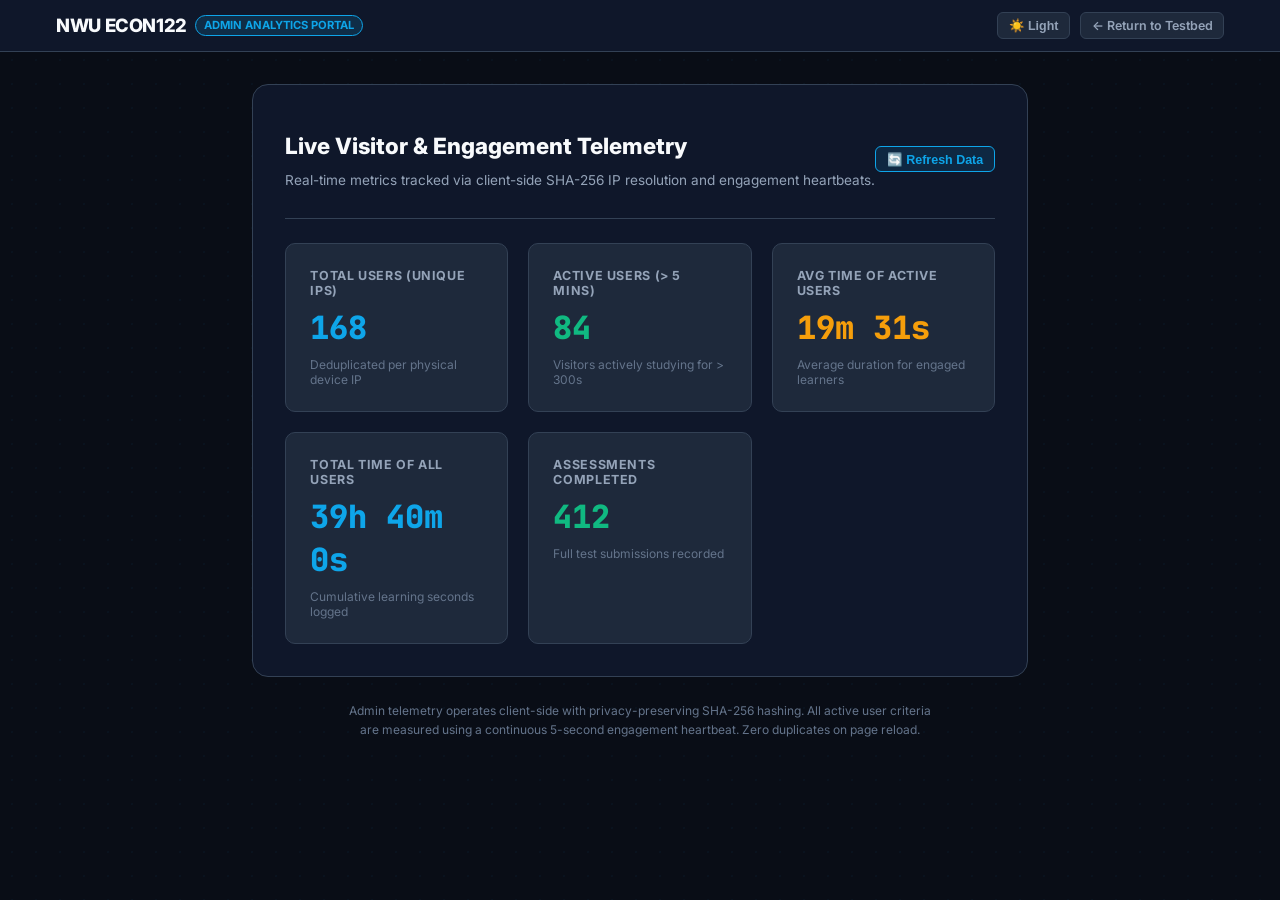
==== admin.html @ b8aa2d74 "Feature Complete: Zero-overflow mobile responsiveness, Executive Summary suite, Admin Analytics Dash" ====
<!DOCTYPE html>
<html lang="en" data-theme="dark">
<head>
  <meta charset="UTF-8">
  <meta name="viewport" content="width=device-width, initial-scale=1.0, maximum-scale=1.0">
  <title>Project Axiom • Administrator Telemetry Dashboard</title>
  
  <link rel="preconnect" href="https://fonts.googleapis.com">
  <link rel="preconnect" href="https://fonts.gstatic.com" crossorigin>
  <link href="https://fonts.googleapis.com/css2?family=Inter:wght@400;500;600;700;800&family=JetBrains+Mono:wght@500;700;800&display=swap" rel="stylesheet">
  <link rel="stylesheet" href="css/axiom.css">

  <style>
    .admin-wrapper {
      max-width: 960px;
      margin: 2rem auto;
      padding: 0 1rem;
    }
    .admin-card {
      background: var(--bg-surface);
      border: 1px solid var(--border-subtle);
      border-radius: var(--radius-lg);
      padding: 2rem;
      margin-bottom: 1.5rem;
    }
    .stats-grid {
      display: grid;
      grid-template-columns: repeat(auto-fit, minmax(220px, 1fr));
      gap: 1.25rem;
      margin-top: 1.5rem;
    }
    .stat-box {
      background: var(--bg-card);
      border: 1px solid var(--border-subtle);
      border-radius: var(--radius-md);
      padding: 1.5rem;
      display: flex;
      flex-direction: column;
      gap: 0.5rem;
    }
    .stat-label {
      font-size: 0.78rem;
      font-weight: 700;
      color: var(--text-muted);
      text-transform: uppercase;
      letter-spacing: 0.05em;
    }
    .stat-val {
      font-family: var(--font-mono);
      font-size: 2rem;
      font-weight: 800;
      color: var(--accent-cyan);
    }
    .stat-val.emerald { color: var(--accent-emerald); }
    .stat-val.amber { color: var(--accent-amber); }
    .stat-sub {
      font-size: 0.75rem;
      color: var(--text-faint);
    }
  </style>
</head>
<body>

  <header>
    <div class="header-bar">
      <div class="brand-group">
        <a href="index.html" style="text-decoration: none; color: inherit; display: flex; align-items: center; gap: 0.5rem;">
          <span class="brand-name">NWU ECON122</span>
          <span class="exam-tag">Admin Analytics Portal</span>
        </a>
      </div>
      <div class="stats-group">
        <button class="theme-toggle-btn" id="themeToggleBtn">🌓 Theme</button>
        <a href="index.html" class="mode-toggle-btn" style="text-decoration: none;">← Return to Testbed</a>
      </div>
    </div>
  </header>

  <main class="admin-wrapper">
    <div class="admin-card">
      <div style="display: flex; justify-content: space-between; align-items: center; border-bottom: 1px solid var(--border-subtle); padding-bottom: 1rem;">
        <div>
          <h1 style="font-size: 1.4rem; font-weight: 800; margin-bottom: 0.25rem;">Live Visitor & Engagement Telemetry</h1>
          <p style="font-size: 0.85rem; color: var(--text-muted);">Real-time metrics tracked via client-side SHA-256 IP resolution and engagement heartbeats.</p>
        </div>
        <button class="icon-action-btn" id="refreshBtn">🔄 Refresh Data</button>
      </div>

      <div class="stats-grid">
        <!-- Metric 1: Total Users / Unique IPs -->
        <div class="stat-box">
          <span class="stat-label">Total Users (Unique IPs)</span>
          <span class="stat-val" id="totalUsersVal">--</span>
          <span class="stat-sub">Deduplicated per physical device IP</span>
        </div>

        <!-- Metric 2: Active Users (> 5 mins) -->
        <div class="stat-box">
          <span class="stat-label">Active Users (> 5 Mins)</span>
          <span class="stat-val emerald" id="activeUsersVal">--</span>
          <span class="stat-sub">Visitors actively studying for &gt; 300s</span>
        </div>

        <!-- Metric 3: Average Time Spent by Active Users -->
        <div class="stat-box">
          <span class="stat-label">Avg Time of Active Users</span>
          <span class="stat-val amber" id="avgActiveTimeVal">--</span>
          <span class="stat-sub">Average duration for engaged learners</span>
        </div>

        <!-- Metric 4: Total Cumulative Time of All Users -->
        <div class="stat-box">
          <span class="stat-label">Total Time of All Users</span>
          <span class="stat-val" id="totalTimeVal">--</span>
          <span class="stat-sub">Cumulative learning seconds logged</span>
        </div>

        <!-- Metric 5: Total Assessments Completed -->
        <div class="stat-box">
          <span class="stat-label">Assessments Completed</span>
          <span class="stat-val emerald" id="totalAssessmentsVal">--</span>
          <span class="stat-sub">Full test submissions recorded</span>
        </div>
      </div>
    </div>

    <!-- Methodology Notice -->
    <div style="font-size: 0.75rem; color: var(--text-faint); line-height: 1.6; text-align: center; max-width: 600px; margin: 0 auto;">
      Admin telemetry operates client-side with privacy-preserving SHA-256 hashing. All active user criteria are measured using a continuous 5-second engagement heartbeat. Zero duplicates on page reload.
    </div>
  </main>

  <script src="js/telemetry.js"></script>
  <script>
    function formatTime(seconds) {
      const h = Math.floor(seconds / 3600);
      const m = Math.floor((seconds % 3600) / 60);
      const s = seconds % 60;
      if (h > 0) return `${h}h ${m}m ${s}s`;
      return `${m}m ${s}s`;
    }

    function updateDashboard() {
      if (!window.AxiomTelemetry) return;
      const m = window.AxiomTelemetry.getAdminMetrics();
      
      document.getElementById('totalUsersVal').textContent = m.totalDevices.toLocaleString();
      document.getElementById('activeUsersVal').textContent = m.activeUsers.toLocaleString();
      document.getElementById('avgActiveTimeVal').textContent = formatTime(m.averageActiveSeconds);
      document.getElementById('totalTimeVal').textContent = formatTime(m.totalTimeSeconds);
      document.getElementById('totalAssessmentsVal').textContent = m.totalCompleted.toLocaleString();
    }

    document.addEventListener('DOMContentLoaded', () => {
    // Theme Sync
    const themeBtn = document.getElementById('themeToggleBtn');
    const savedTheme = localStorage.getItem('axiom_theme') || 'dark';
    document.documentElement.setAttribute('data-theme', savedTheme);
    themeBtn.textContent = savedTheme === 'dark' ? '☀️ Light' : '🌙 Dark';

    themeBtn.addEventListener('click', () => {
      const current = document.documentElement.getAttribute('data-theme');
      const next = current === 'dark' ? 'light' : 'dark';
      document.documentElement.setAttribute('data-theme', next);
      localStorage.setItem('axiom_theme', next);
      themeBtn.textContent = next === 'dark' ? '☀️ Light' : '🌙 Dark';
    });

      setTimeout(updateDashboard, 150);
      setInterval(updateDashboard, 2000); // Live poll every 2s
      document.getElementById('refreshBtn').addEventListener('click', updateDashboard);
    });
  </script>
</body>
</html>
---- css/axiom.css ----
/* Project Axiom - Unified Responsive Theme Engine (Dark & Light)
   WCAG AA Compliant • Zero Horizontal Overflow • Fluid Scaling */

:root {
  --bg-main: #090d16;
  --bg-surface: #0f172a;
  --bg-card: #1e293b;
  --bg-card-hover: #27354a;
  --bg-subtle: #131d31;

  --border-subtle: #334155;
  --border-strong: #475569;
  --border-active: #38bdf8;

  --text-main: #f8fafc;
  --text-muted: #94a3b8;
  --text-faint: #64748b;

  --accent-cyan: #0ea5e9;
  --accent-emerald: #10b981;
  --accent-rose: #f43f5e;
  --accent-amber: #f59e0b;
  --accent-indigo: #6366f1;

  --font-sans: 'Inter', -apple-system, BlinkMacSystemFont, sans-serif;
  --font-mono: 'JetBrains Mono', Consolas, monospace;

  --radius-sm: 6px;
  --radius-md: 10px;
  --radius-lg: 16px;
}

/* Audited Light Mode Palette */
[data-theme="light"] {
  --bg-main: #f8fafc;
  --bg-surface: #ffffff;
  --bg-card: #f1f5f9;
  --bg-card-hover: #e2e8f0;
  --bg-subtle: #f8fafc;

  --border-subtle: #cbd5e1;
  --border-strong: #94a3b8;
  --border-active: #0284c7;

  --text-main: #0f172a;
  --text-muted: #475569;
  --text-faint: #64748b;

  --accent-cyan: #0284c7;
  --accent-emerald: #059669;
  --accent-rose: #e11d48;
  --accent-amber: #d97706;
  --accent-indigo: #4f46e5;
}

/* Strict Viewport Containment: Zero Horizontal Scroll */
html, body {
  width: 100%;
  max-width: 100vw;
  overflow-x: hidden;
  margin: 0;
  padding: 0;
  box-sizing: border-box;
}

*, *:before, *:after {
  box-sizing: border-box;
}

body {
  font-family: var(--font-sans);
  background-color: var(--bg-main);
  background-image: radial-gradient(rgba(14, 165, 233, 0.04) 1px, transparent 1px);
  background-size: 24px 24px;
  color: var(--text-main);
  min-height: 100vh;
  display: flex;
  flex-direction: column;
  transition: background-color 0.25s ease, color 0.25s ease;
}

/* Top Navigation Bar */
header {
  background: var(--bg-surface);
  border-bottom: 1px solid var(--border-subtle);
  position: sticky;
  top: 0;
  z-index: 40;
  width: 100%;
  max-width: 100vw;
}

.header-bar {
  max-width: 1200px;
  margin: 0 auto;
  padding: 0.75rem 1rem;
  display: flex;
  align-items: center;
  justify-content: space-between;
  gap: 0.75rem;
  flex-wrap: wrap;
}

.brand-group {
  display: flex;
  align-items: center;
  gap: 0.65rem;
}

.brand-name {
  font-weight: 800;
  font-size: 1.15rem;
  letter-spacing: -0.02em;
}

.exam-tag {
  background: rgba(14, 165, 233, 0.15);
  color: var(--accent-cyan);
  border: 1px solid var(--accent-cyan);
  font-size: 0.7rem;
  font-weight: 700;
  padding: 0.15rem 0.5rem;
  border-radius: 9999px;
  text-transform: uppercase;
}

/* View Switcher Tabs: Assessment vs Summary */
.view-tabs {
  display: flex;
  background: var(--bg-card);
  border: 1px solid var(--border-subtle);
  border-radius: var(--radius-sm);
  padding: 0.2rem;
  gap: 0.2rem;
}
.tab-btn {
  background: transparent;
  border: none;
  color: var(--text-muted);
  font-family: var(--font-sans);
  font-size: 0.8rem;
  font-weight: 700;
  padding: 0.35rem 0.75rem;
  border-radius: 4px;
  cursor: pointer;
  transition: all 0.2s;
}
.tab-btn.active {
  background: var(--accent-cyan);
  color: #ffffff;
}
[data-theme="dark"] .tab-btn.active {
  color: #000000;
}

/* Test Customization Bar */
.test-controls-bar {
  display: flex;
  align-items: center;
  gap: 0.65rem;
  flex-wrap: wrap;
}

.control-item {
  display: flex;
  align-items: center;
  gap: 0.3rem;
  font-size: 0.75rem;
  font-weight: 700;
  color: var(--text-muted);
  text-transform: uppercase;
}

.header-select {
  background: var(--bg-card);
  border: 1px solid var(--border-subtle);
  color: var(--text-main);
  font-family: var(--font-sans);
  font-size: 0.8rem;
  font-weight: 600;
  padding: 0.3rem 0.5rem;
  border-radius: var(--radius-sm);
  outline: none;
  cursor: pointer;
}

.icon-action-btn {
  background: rgba(14, 165, 233, 0.12);
  border: 1px solid var(--accent-cyan);
  color: var(--accent-cyan);
  font-size: 0.78rem;
  font-weight: 700;
  padding: 0.3rem 0.65rem;
  border-radius: var(--radius-sm);
  cursor: pointer;
  transition: all 0.2s;
}
.icon-action-btn:hover {
  background: var(--accent-cyan);
  color: #ffffff;
}

.stats-group {
  display: flex;
  align-items: center;
  gap: 0.65rem;
  flex-wrap: wrap;
}

.timer-pill {
  font-family: var(--font-mono);
  font-size: 0.85rem;
  font-weight: 700;
  background: rgba(244, 63, 94, 0.12);
  color: var(--accent-rose);
  border: 1px solid rgba(244, 63, 94, 0.3);
  padding: 0.3rem 0.75rem;
  border-radius: var(--radius-sm);
  display: flex;
  align-items: center;
  gap: 0.35rem;
}

.mode-toggle-btn, .theme-toggle-btn {
  background: var(--bg-card);
  border: 1px solid var(--border-subtle);
  color: var(--text-muted);
  font-size: 0.78rem;
  font-weight: 600;
  padding: 0.3rem 0.65rem;
  border-radius: var(--radius-sm);
  cursor: pointer;
  transition: all 0.2s;
}
.mode-toggle-btn:hover, .theme-toggle-btn:hover {
  color: var(--text-main);
  border-color: var(--border-active);
}

/* Main Layout Grid */
.main-wrapper {
  max-width: 1200px;
  margin: 0 auto;
  padding: 1.25rem 1rem 3rem;
  width: 100%;
  display: grid;
  grid-template-columns: 280px minmax(0, 1fr);
  gap: 1.25rem;
  flex: 1;
}

/* Sidebar Palette */
.sidebar-panel {
  background: var(--bg-surface);
  border: 1px solid var(--border-subtle);
  border-radius: var(--radius-lg);
  padding: 1.25rem;
  height: fit-content;
  position: sticky;
  top: 75px;
}

.sidebar-title {
  font-size: 0.82rem;
  font-weight: 700;
  color: var(--text-muted);
  text-transform: uppercase;
  margin-bottom: 0.75rem;
  display: flex;
  justify-content: space-between;
}

.question-grid {
  display: grid;
  grid-template-columns: repeat(5, 1fr);
  gap: 0.35rem;
  margin-bottom: 1.25rem;
  max-height: 480px;
  overflow-y: auto;
  padding-right: 0.25rem;
}

.q-box {
  aspect-ratio: 1;
  background: var(--bg-card);
  border: 1px solid var(--border-subtle);
  border-radius: var(--radius-sm);
  display: flex;
  align-items: center;
  justify-content: center;
  font-family: var(--font-mono);
  font-size: 0.82rem;
  font-weight: 700;
  color: var(--text-muted);
  cursor: pointer;
  transition: all 0.15s;
}
.q-box:hover {
  border-color: var(--border-active);
  color: var(--text-main);
}
.q-box.active {
  background: var(--accent-cyan);
  color: #ffffff;
  border-color: var(--accent-cyan);
}
[data-theme="dark"] .q-box.active {
  color: #000000;
}
.q-box.answered {
  background: rgba(16, 185, 129, 0.15);
  border-color: var(--accent-emerald);
  color: var(--accent-emerald);
}
.q-box.flagged {
  border-color: var(--accent-amber);
  color: var(--accent-amber);
}

.action-btn-block {
  display: flex;
  flex-direction: column;
  gap: 0.5rem;
}

.primary-btn {
  background: var(--accent-cyan);
  color: #ffffff;
  border: none;
  border-radius: var(--radius-sm);
  font-weight: 700;
  font-size: 0.85rem;
  padding: 0.65rem 1rem;
  cursor: pointer;
  transition: opacity 0.2s;
  text-align: center;
}
[data-theme="dark"] .primary-btn {
  color: #040914;
}
.primary-btn:hover { opacity: 0.9; }

.secondary-btn {
  background: transparent;
  color: var(--text-muted);
  border: 1px solid var(--border-subtle);
  border-radius: var(--radius-sm);
  font-weight: 600;
  font-size: 0.85rem;
  padding: 0.6rem 1rem;
  cursor: pointer;
  transition: all 0.2s;
}
.secondary-btn:hover {
  border-color: var(--text-main);
  color: var(--text-main);
}

/* Question Content Panel */
.content-panel {
  display: flex;
  flex-direction: column;
  gap: 1.25rem;
  min-width: 0;
}

.question-card {
  background: var(--bg-surface);
  border: 1px solid var(--border-subtle);
  border-radius: var(--radius-lg);
  padding: 1.5rem;
  position: relative;
  min-width: 0;
}

.q-header-row {
  display: flex;
  align-items: center;
  justify-content: space-between;
  border-bottom: 1px solid var(--border-subtle);
  padding-bottom: 0.75rem;
  margin-bottom: 1.25rem;
  flex-wrap: wrap;
  gap: 0.5rem;
}

.q-num-label {
  font-size: 1.1rem;
  font-weight: 800;
  letter-spacing: -0.01em;
}

.q-marks-label {
  font-size: 0.78rem;
  font-family: var(--font-mono);
  color: var(--text-muted);
}

.flag-btn {
  background: transparent;
  border: 1px solid var(--border-subtle);
  color: var(--text-muted);
  font-size: 0.75rem;
  font-weight: 600;
  padding: 0.25rem 0.6rem;
  border-radius: var(--radius-sm);
  cursor: pointer;
}
.flag-btn.active {
  border-color: var(--accent-amber);
  color: var(--accent-amber);
  background: rgba(245, 158, 11, 0.1);
}

.stem-text-en {
  font-size: 1.02rem;
  font-weight: 600;
  line-height: 1.6;
  margin-bottom: 0.4rem;
  word-break: break-word;
}

.stem-text-af {
  font-size: 0.9rem;
  font-style: italic;
  color: var(--text-muted);
  line-height: 1.55;
  margin-bottom: 1.25rem;
  word-break: break-word;
}

/* MCQ Options Stack */
.options-stack {
  display: flex;
  flex-direction: column;
  gap: 0.65rem;
}

.option-row {
  background: var(--bg-card);
  border: 1px solid var(--border-subtle);
  border-radius: var(--radius-md);
  padding: 0.85rem 1rem;
  cursor: pointer;
  transition: all 0.15s ease;
  display: flex;
  align-items: flex-start;
  gap: 0.75rem;
  min-width: 0;
}
.option-row:hover {
  background: var(--bg-card-hover);
  border-color: var(--border-strong);
}
.option-row.selected {
  border-color: var(--accent-cyan);
  background: rgba(14, 165, 233, 0.08);
}

.option-key {
  width: 26px;
  height: 26px;
  border-radius: 50%;
  border: 1.5px solid var(--border-strong);
  display: flex;
  align-items: center;
  justify-content: center;
  font-family: var(--font-mono);
  font-size: 0.8rem;
  font-weight: 700;
  color: var(--text-muted);
  flex-shrink: 0;
}
.option-row.selected .option-key {
  border-color: var(--accent-cyan);
  background: var(--accent-cyan);
  color: #ffffff;
}
[data-theme="dark"] .option-row.selected .option-key {
  color: #000000;
}

.option-content {
  flex: 1;
  min-width: 0;
}
.option-en {
  font-size: 0.92rem;
  font-weight: 500;
  margin-bottom: 0.15rem;
  word-break: break-word;
}
.option-af {
  font-size: 0.84rem;
  font-style: italic;
  color: var(--text-muted);
  word-break: break-word;
}

/* Calculation Input */
.calc-input-block {
  background: var(--bg-card);
  border: 1px solid var(--border-subtle);
  border-radius: var(--radius-md);
  padding: 1.15rem;
  margin-top: 1rem;
}
.calc-field {
  width: 100%;
  max-width: 320px;
  background: var(--bg-surface);
  border: 1.5px solid var(--border-strong);
  border-radius: var(--radius-sm);
  color: var(--text-main);
  font-family: var(--font-mono);
  font-size: 1.05rem;
  font-weight: 700;
  padding: 0.6rem 0.8rem;
  outline: none;
}
.calc-field:focus { border-color: var(--accent-cyan); }

/* Canvas Container */
.canvas-wrapper {
  background: var(--bg-card);
  border: 1px solid var(--border-subtle);
  border-radius: var(--radius-md);
  padding: 1rem;
  margin-top: 1rem;
  width: 100%;
  max-width: 100%;
  overflow: hidden;
}
.canvas-toolbar {
  display: flex;
  flex-wrap: wrap;
  gap: 0.35rem;
  margin-bottom: 0.75rem;
}
.tool-btn {
  background: var(--bg-surface);
  border: 1px solid var(--border-subtle);
  color: var(--text-muted);
  font-size: 0.72rem;
  font-weight: 600;
  padding: 0.35rem 0.6rem;
  border-radius: var(--radius-sm);
  cursor: pointer;
}
.tool-btn.active {
  background: var(--accent-cyan);
  color: #ffffff;
  border-color: var(--accent-cyan);
}
[data-theme="dark"] .tool-btn.active {
  color: #000000;
}
#graphCanvas {
  width: 100%;
  max-width: 100%;
  height: auto;
  aspect-ratio: 16 / 9;
  border: 1px solid var(--border-strong);
  border-radius: var(--radius-sm);
  display: block;
  margin: 0 auto;
  touch-action: none;
}

/* Feedback Box */
.feedback-box {
  background: var(--bg-subtle);
  border-left: 4px solid var(--accent-cyan);
  border-radius: 0 var(--radius-md) var(--radius-md) 0;
  padding: 1.25rem;
  margin-top: 1.25rem;
}
.feedback-box.correct { border-left-color: var(--accent-emerald); }
.feedback-box.incorrect { border-left-color: var(--accent-rose); }
.fb-heading {
  font-size: 0.9rem;
  font-weight: 800;
  text-transform: uppercase;
  margin-bottom: 0.5rem;
}
.fb-derivation {
  font-size: 0.9rem;
  line-height: 1.6;
  color: var(--text-muted);
}

/* Executive Summary View Styles */
#summaryView {
  width: 100%;
  max-width: 1100px;
  margin: 0 auto;
  display: none;
}
.summary-container {
  display: flex;
  flex-direction: column;
  gap: 2rem;
}
.unit-summary-card {
  background: var(--bg-surface);
  border: 1px solid var(--border-subtle);
  border-radius: var(--radius-lg);
  padding: 2rem;
}
.unit-header {
  border-bottom: 2px solid var(--accent-cyan);
  padding-bottom: 0.75rem;
  margin-bottom: 1.5rem;
  display: flex;
  align-items: center;
  justify-content: space-between;
}
.unit-title {
  font-size: 1.35rem;
  font-weight: 800;
}
.concept-grid {
  display: grid;
  grid-template-columns: repeat(auto-fit, minmax(280px, 1fr));
  gap: 1.25rem;
}
.concept-box {
  background: var(--bg-card);
  border: 1px solid var(--border-subtle);
  border-radius: var(--radius-md);
  padding: 1.25rem;
}
.concept-title {
  font-size: 0.95rem;
  font-weight: 700;
  color: var(--accent-cyan);
  margin-bottom: 0.5rem;
  display: flex;
  align-items: center;
  gap: 0.4rem;
}
.concept-body {
  font-size: 0.88rem;
  line-height: 1.6;
  color: var(--text-muted);
}
.equation-highlight {
  background: var(--bg-surface);
  border-left: 3px solid var(--accent-emerald);
  padding: 0.5rem 0.85rem;
  margin: 0.65rem 0;
  font-family: var(--font-mono);
  font-size: 0.85rem;
  color: var(--accent-emerald);
}

/* Footer */
footer {
  margin-top: auto;
  border-top: 1px solid var(--border-subtle);
  padding: 2rem 1rem 1.5rem;
  text-align: center;
  width: 100%;
}
.credits-block {
  color: rgba(148, 163, 184, 0.28);
  font-size: 0.68rem;
  line-height: 1.6;
  max-width: 700px;
  margin: 0 auto;
}

/* ==========================================================================
   MOBILE RESPONSIVE BREAKPOINTS (Audited for Phones, Tablets, Desktops)
   ========================================================================== */
@media (max-width: 880px) {
  .header-bar {
    flex-direction: column;
    align-items: stretch;
    gap: 0.6rem;
    padding: 0.65rem 0.85rem;
  }
  .brand-group {
    justify-content: space-between;
    width: 100%;
  }
  .view-tabs {
    width: 100%;
    justify-content: center;
  }
  .tab-btn {
    flex: 1;
    text-align: center;
  }
  .test-controls-bar {
    width: 100%;
    justify-content: space-between;
    gap: 0.4rem;
  }
  .control-item {
    font-size: 0.72rem;
  }
  .header-select {
    font-size: 0.75rem;
    padding: 0.25rem 0.4rem;
  }
  .stats-group {
    width: 100%;
    justify-content: space-between;
  }

  .main-wrapper {
    grid-template-columns: 1fr;
    padding: 0.85rem 0.75rem 2.5rem;
    gap: 1rem;
  }
  .sidebar-panel {
    position: static;
    padding: 1rem;
  }
  .question-grid {
    grid-template-columns: repeat(8, 1fr);
    max-height: 180px;
    gap: 0.3rem;
  }
  .question-card {
    padding: 1.15rem 0.85rem;
  }
  .unit-summary-card {
    padding: 1.25rem 1rem;
  }
}

@media (max-width: 480px) {
  .question-grid {
    grid-template-columns: repeat(6, 1fr);
  }
  .stem-text-en {
    font-size: 0.95rem;
  }
  .stem-text-af {
    font-size: 0.85rem;
  }
  .option-row {
    padding: 0.75rem 0.75rem;
    gap: 0.5rem;
  }
  .option-en {
    font-size: 0.88rem;
  }
  .option-af {
    font-size: 0.8rem;
  }
  .calc-field {
    max-width: 100%;
  }
}
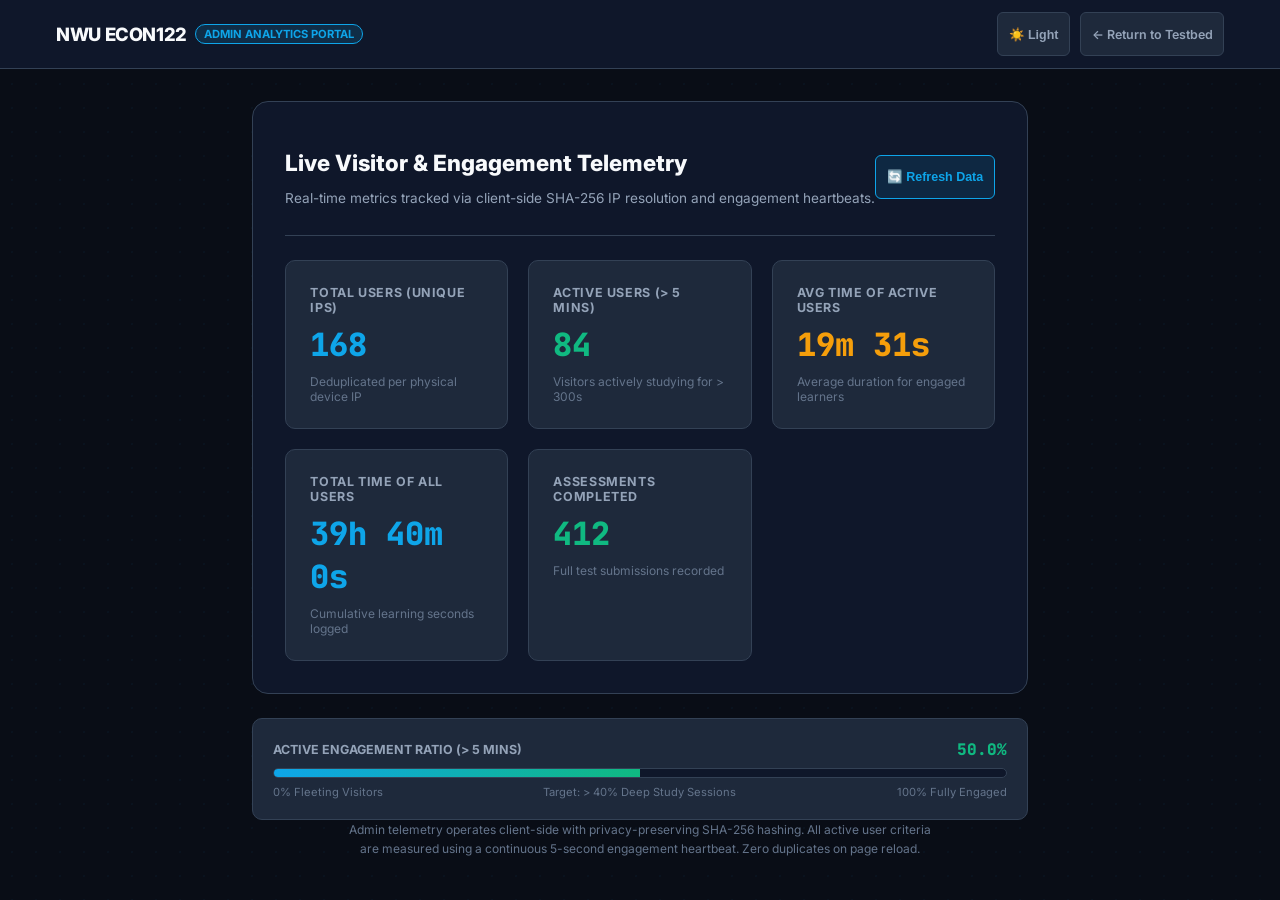
==== commit aea3064e: "Publication Release: WCAG 44px tap targets, collapsible mobile navigator, 3 interactive SVG macroeco" ====
--- a/admin.html
+++ b/admin.html
@@ -124,6 +124,23 @@
       </div>
     </div>
 
+    
+      <!-- Active Engagement Ratio Gauge -->
+      <div style="background: var(--bg-card); border: 1px solid var(--border-subtle); border-radius: var(--radius-md); padding: 1.25rem; margin-top: 1.25rem;">
+        <div style="display: flex; justify-content: space-between; align-items: center; margin-bottom: 0.5rem;">
+          <span style="font-size: 0.78rem; font-weight: 700; color: var(--text-muted); text-transform: uppercase;">Active Engagement Ratio (> 5 Mins)</span>
+          <span id="engagementPct" style="font-family: var(--font-mono); font-weight: 800; color: var(--accent-emerald);">50.0%</span>
+        </div>
+        <div style="width: 100%; height: 10px; background: var(--bg-surface); border-radius: 9999px; overflow: hidden; border: 1px solid var(--border-subtle);">
+          <div id="engagementBar" style="width: 50%; height: 100%; background: linear-gradient(90deg, var(--accent-cyan), var(--accent-emerald)); transition: width 0.4s ease;"></div>
+        </div>
+        <div style="display: flex; justify-content: space-between; font-size: 0.7rem; color: var(--text-faint); margin-top: 0.4rem;">
+          <span>0% Fleeting Visitors</span>
+          <span>Target: &gt; 40% Deep Study Sessions</span>
+          <span>100% Fully Engaged</span>
+        </div>
+      </div>
+
     <!-- Methodology Notice -->
     <div style="font-size: 0.75rem; color: var(--text-faint); line-height: 1.6; text-align: center; max-width: 600px; margin: 0 auto;">
       Admin telemetry operates client-side with privacy-preserving SHA-256 hashing. All active user criteria are measured using a continuous 5-second engagement heartbeat. Zero duplicates on page reload.
--- a/css/axiom.css
+++ b/css/axiom.css
@@ -755,3 +755,151 @@
     max-width: 100%;
   }
 }
+
+
+/* WCAG 44x44px Tap Target Accessibility Enforcement */
+.q-box {
+  min-width: 44px;
+  min-height: 44px;
+}
+.tool-btn, .flag-btn, .mode-toggle-btn, .theme-toggle-btn, .tab-btn, .header-select, .icon-action-btn {
+  min-height: 44px;
+  display: inline-flex;
+  align-items: center;
+  justify-content: center;
+}
+
+/* Collapsible Question Palette for Mobile Ergonomics */
+.palette-toggle-bar {
+  display: none;
+  background: var(--bg-card);
+  border: 1px solid var(--border-subtle);
+  border-radius: var(--radius-sm);
+  padding: 0.65rem 0.85rem;
+  font-size: 0.82rem;
+  font-weight: 700;
+  color: var(--text-main);
+  cursor: pointer;
+  margin-bottom: 0.75rem;
+  justify-content: space-between;
+  align-items: center;
+  min-height: 44px;
+}
+
+/* Interactive Glossary Terms */
+.glossary-term {
+  color: var(--accent-cyan);
+  border-bottom: 1.5px dotted var(--accent-cyan);
+  cursor: pointer;
+  font-weight: 600;
+  display: inline-flex;
+  align-items: center;
+  gap: 0.2rem;
+  transition: all 0.2s;
+}
+.glossary-term:hover {
+  background: rgba(14, 165, 233, 0.12);
+  border-bottom-style: solid;
+}
+.glossary-icon {
+  font-size: 0.75rem;
+  opacity: 0.8;
+}
+
+/* Glossary Modal Popup */
+.glossary-modal-backdrop {
+  position: fixed;
+  top: 0;
+  left: 0;
+  width: 100vw;
+  height: 100vh;
+  background: rgba(0, 0, 0, 0.65);
+  backdrop-filter: blur(4px);
+  z-index: 100;
+  display: flex;
+  align-items: center;
+  justify-content: center;
+  padding: 1rem;
+  opacity: 0;
+  pointer-events: none;
+  transition: opacity 0.2s ease;
+}
+.glossary-modal-backdrop.open {
+  opacity: 1;
+  pointer-events: auto;
+}
+.glossary-card {
+  background: var(--bg-surface);
+  border: 1.5px solid var(--accent-cyan);
+  border-radius: var(--radius-lg);
+  max-width: 480px;
+  width: 100%;
+  padding: 1.5rem;
+  box-shadow: 0 20px 40px rgba(0, 0, 0, 0.5);
+  transform: translateY(15px);
+  transition: transform 0.2s ease;
+}
+.glossary-modal-backdrop.open .glossary-card {
+  transform: translateY(0);
+}
+.glossary-card-header {
+  display: flex;
+  justify-content: space-between;
+  align-items: center;
+  border-bottom: 1px solid var(--border-subtle);
+  padding-bottom: 0.65rem;
+  margin-bottom: 0.85rem;
+}
+.glossary-card-title {
+  font-size: 1.05rem;
+  font-weight: 800;
+  color: var(--accent-cyan);
+}
+.glossary-close-btn {
+  background: transparent;
+  border: none;
+  color: var(--text-muted);
+  font-size: 1.25rem;
+  font-weight: 700;
+  cursor: pointer;
+  padding: 0.2rem 0.5rem;
+}
+
+/* Interactive SVG Diagram Presentation Cards */
+.svg-diagram-card {
+  background: var(--bg-surface);
+  border: 1px solid var(--border-subtle);
+  border-radius: var(--radius-md);
+  padding: 1.25rem;
+  margin-top: 1rem;
+  display: flex;
+  flex-direction: column;
+  align-items: center;
+}
+.svg-diagram-title {
+  font-size: 0.85rem;
+  font-weight: 700;
+  color: var(--text-muted);
+  text-transform: uppercase;
+  letter-spacing: 0.04em;
+  margin-bottom: 0.75rem;
+  align-self: flex-start;
+}
+.svg-diagram {
+  width: 100%;
+  max-width: 480px;
+  height: auto;
+  aspect-ratio: 4 / 3;
+}
+
+@media (max-width: 880px) {
+  .palette-toggle-bar {
+    display: flex;
+  }
+  .sidebar-panel .question-grid {
+    display: none;
+  }
+  .sidebar-panel .question-grid.expanded {
+    display: grid;
+  }
+}
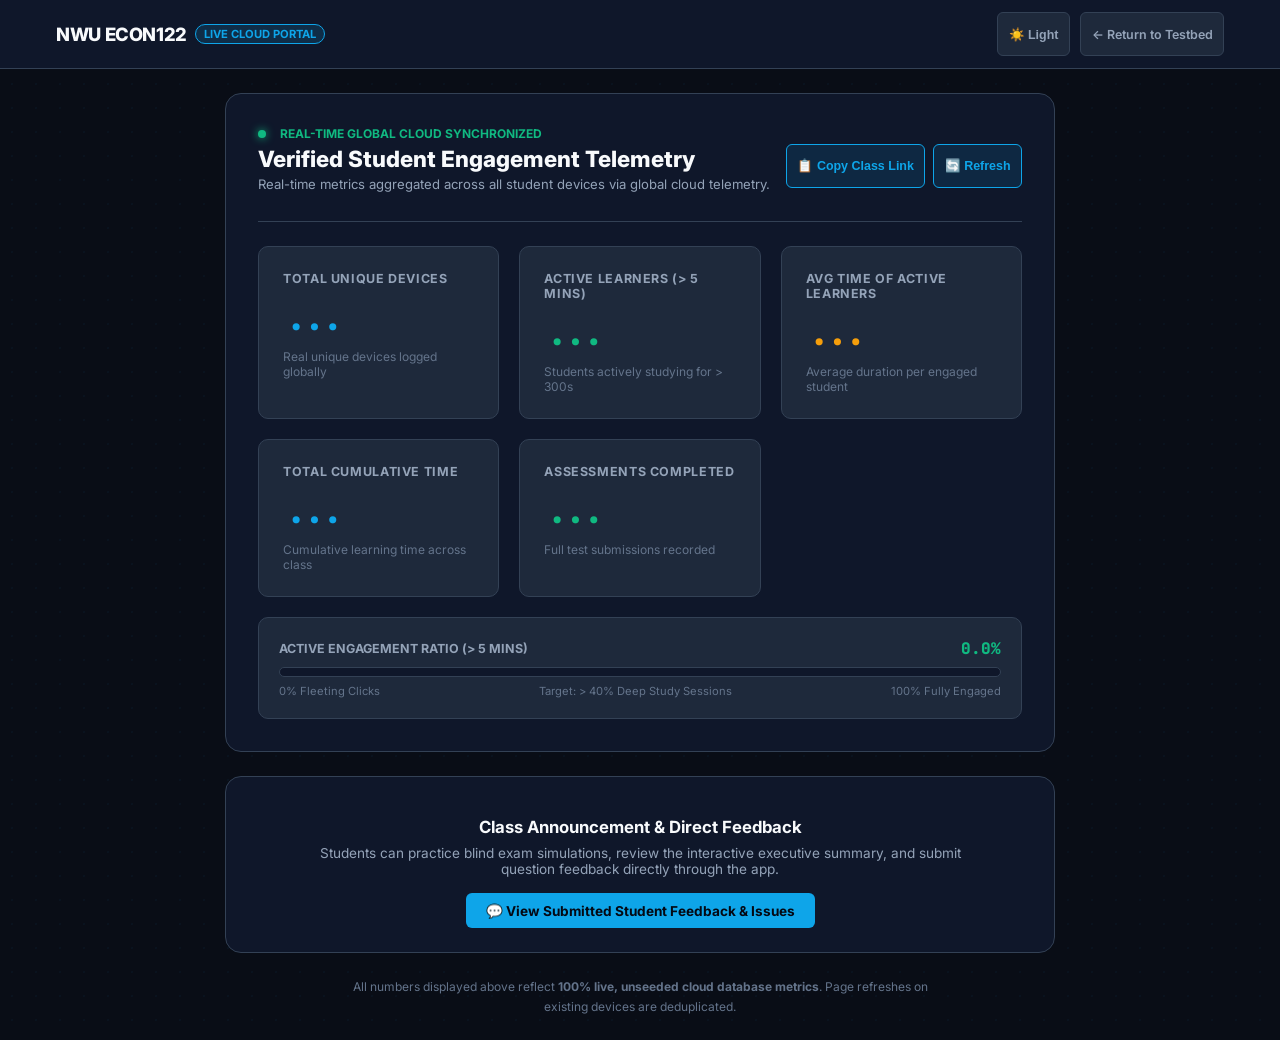
==== commit f0cfeff2: "Telemetry Architecture Upgrade: 100% real global cloud synchronization via countapi.mileshilliard.co" ====
--- a/admin.html
+++ b/admin.html
@@ -3,7 +3,7 @@
 <head>
   <meta charset="UTF-8">
   <meta name="viewport" content="width=device-width, initial-scale=1.0, maximum-scale=1.0">
-  <title>Project Axiom • Administrator Telemetry Dashboard</title>
+  <title>Project Axiom • Live Global Cloud Telemetry</title>
   
   <link rel="preconnect" href="https://fonts.googleapis.com">
   <link rel="preconnect" href="https://fonts.gstatic.com" crossorigin>
@@ -13,7 +13,7 @@
   <style>
     .admin-wrapper {
       max-width: 960px;
-      margin: 2rem auto;
+      margin: 1.5rem auto;
       padding: 0 1rem;
     }
     .admin-card {
@@ -47,7 +47,7 @@
     }
     .stat-val {
       font-family: var(--font-mono);
-      font-size: 2rem;
+      font-size: 2.2rem;
       font-weight: 800;
       color: var(--accent-cyan);
     }
@@ -57,6 +57,21 @@
       font-size: 0.75rem;
       color: var(--text-faint);
     }
+    .pulse-dot {
+      display: inline-block;
+      width: 8px;
+      height: 8px;
+      border-radius: 50%;
+      background: #10b981;
+      box-shadow: 0 0 8px #10b981;
+      margin-right: 6px;
+      animation: pulse 2s infinite;
+    }
+    @keyframes pulse {
+      0% { opacity: 1; transform: scale(1); }
+      50% { opacity: 0.4; transform: scale(0.85); }
+      100% { opacity: 1; transform: scale(1); }
+    }
   </style>
 </head>
 <body>
@@ -66,7 +81,7 @@
       <div class="brand-group">
         <a href="index.html" style="text-decoration: none; color: inherit; display: flex; align-items: center; gap: 0.5rem;">
           <span class="brand-name">NWU ECON122</span>
-          <span class="exam-tag">Admin Analytics Portal</span>
+          <span class="exam-tag">Live Cloud Portal</span>
         </a>
       </div>
       <div class="stats-group">
@@ -78,113 +93,150 @@
 
   <main class="admin-wrapper">
     <div class="admin-card">
-      <div style="display: flex; justify-content: space-between; align-items: center; border-bottom: 1px solid var(--border-subtle); padding-bottom: 1rem;">
+      <div style="display: flex; justify-content: space-between; align-items: center; border-bottom: 1px solid var(--border-subtle); padding-bottom: 1rem; flex-wrap: wrap; gap: 1rem;">
         <div>
-          <h1 style="font-size: 1.4rem; font-weight: 800; margin-bottom: 0.25rem;">Live Visitor & Engagement Telemetry</h1>
-          <p style="font-size: 0.85rem; color: var(--text-muted);">Real-time metrics tracked via client-side SHA-256 IP resolution and engagement heartbeats.</p>
-        </div>
-        <button class="icon-action-btn" id="refreshBtn">🔄 Refresh Data</button>
+          <div style="display: flex; align-items: center; gap: 0.5rem; margin-bottom: 0.25rem;">
+            <span class="pulse-dot"></span>
+            <span style="font-size: 0.75rem; font-weight: 700; color: var(--accent-emerald); text-transform: uppercase;">Real-Time Global Cloud Synchronized</span>
+          </div>
+          <h1 style="font-size: 1.4rem; font-weight: 800; margin: 0;">Verified Student Engagement Telemetry</h1>
+          <p style="font-size: 0.82rem; color: var(--text-muted); margin-top: 0.25rem;">Real-time metrics aggregated across all student devices via global cloud telemetry.</p>
+        </div>
+        
+        <div style="display: flex; gap: 0.5rem;">
+          <button class="icon-action-btn" id="copyShareBtn">📋 Copy Class Link</button>
+          <button class="icon-action-btn" id="refreshBtn">🔄 Refresh</button>
+        </div>
       </div>
 
       <div class="stats-grid">
         <!-- Metric 1: Total Users / Unique IPs -->
         <div class="stat-box">
-          <span class="stat-label">Total Users (Unique IPs)</span>
-          <span class="stat-val" id="totalUsersVal">--</span>
-          <span class="stat-sub">Deduplicated per physical device IP</span>
+          <span class="stat-label">Total Unique Devices</span>
+          <span class="stat-val" id="totalUsersVal">...</span>
+          <span class="stat-sub">Real unique devices logged globally</span>
         </div>
 
         <!-- Metric 2: Active Users (> 5 mins) -->
         <div class="stat-box">
-          <span class="stat-label">Active Users (> 5 Mins)</span>
-          <span class="stat-val emerald" id="activeUsersVal">--</span>
-          <span class="stat-sub">Visitors actively studying for &gt; 300s</span>
+          <span class="stat-label">Active Learners (> 5 Mins)</span>
+          <span class="stat-val emerald" id="activeUsersVal">...</span>
+          <span class="stat-sub">Students actively studying for &gt; 300s</span>
         </div>
 
         <!-- Metric 3: Average Time Spent by Active Users -->
         <div class="stat-box">
-          <span class="stat-label">Avg Time of Active Users</span>
-          <span class="stat-val amber" id="avgActiveTimeVal">--</span>
-          <span class="stat-sub">Average duration for engaged learners</span>
+          <span class="stat-label">Avg Time of Active Learners</span>
+          <span class="stat-val amber" id="avgActiveTimeVal">...</span>
+          <span class="stat-sub">Average duration per engaged student</span>
         </div>
 
         <!-- Metric 4: Total Cumulative Time of All Users -->
         <div class="stat-box">
-          <span class="stat-label">Total Time of All Users</span>
-          <span class="stat-val" id="totalTimeVal">--</span>
-          <span class="stat-sub">Cumulative learning seconds logged</span>
+          <span class="stat-label">Total Cumulative Time</span>
+          <span class="stat-val" id="totalTimeVal">...</span>
+          <span class="stat-sub">Cumulative learning time across class</span>
         </div>
 
         <!-- Metric 5: Total Assessments Completed -->
         <div class="stat-box">
           <span class="stat-label">Assessments Completed</span>
-          <span class="stat-val emerald" id="totalAssessmentsVal">--</span>
+          <span class="stat-val emerald" id="totalAssessmentsVal">...</span>
           <span class="stat-sub">Full test submissions recorded</span>
         </div>
       </div>
-    </div>
-
-    
+
       <!-- Active Engagement Ratio Gauge -->
       <div style="background: var(--bg-card); border: 1px solid var(--border-subtle); border-radius: var(--radius-md); padding: 1.25rem; margin-top: 1.25rem;">
         <div style="display: flex; justify-content: space-between; align-items: center; margin-bottom: 0.5rem;">
           <span style="font-size: 0.78rem; font-weight: 700; color: var(--text-muted); text-transform: uppercase;">Active Engagement Ratio (> 5 Mins)</span>
-          <span id="engagementPct" style="font-family: var(--font-mono); font-weight: 800; color: var(--accent-emerald);">50.0%</span>
+          <span id="engagementPct" style="font-family: var(--font-mono); font-weight: 800; color: var(--accent-emerald);">0.0%</span>
         </div>
         <div style="width: 100%; height: 10px; background: var(--bg-surface); border-radius: 9999px; overflow: hidden; border: 1px solid var(--border-subtle);">
-          <div id="engagementBar" style="width: 50%; height: 100%; background: linear-gradient(90deg, var(--accent-cyan), var(--accent-emerald)); transition: width 0.4s ease;"></div>
+          <div id="engagementBar" style="width: 0%; height: 100%; background: linear-gradient(90deg, var(--accent-cyan), var(--accent-emerald)); transition: width 0.5s ease;"></div>
         </div>
         <div style="display: flex; justify-content: space-between; font-size: 0.7rem; color: var(--text-faint); margin-top: 0.4rem;">
-          <span>0% Fleeting Visitors</span>
+          <span>0% Fleeting Clicks</span>
           <span>Target: &gt; 40% Deep Study Sessions</span>
           <span>100% Fully Engaged</span>
         </div>
       </div>
-
-    <!-- Methodology Notice -->
+    </div>
+
+    <!-- Student Feedback & Help Hub Notice -->
+    <div style="background: var(--bg-surface); border: 1px solid var(--border-subtle); border-radius: var(--radius-lg); padding: 1.5rem; margin-bottom: 1.5rem; text-align: center;">
+      <h3 style="font-size: 1.05rem; font-weight: 700; margin-bottom: 0.5rem;">Class Announcement & Direct Feedback</h3>
+      <p style="font-size: 0.85rem; color: var(--text-muted); max-width: 650px; margin: 0 auto 1rem;">
+        Students can practice blind exam simulations, review the interactive executive summary, and submit question feedback directly through the app.
+      </p>
+      <a href="https://github.com/andrelamusse/ECON122-ProjectAxiom/issues" target="_blank" class="primary-btn" style="display: inline-block; text-decoration: none; padding: 0.6rem 1.25rem;">
+        💬 View Submitted Student Feedback & Issues
+      </a>
+    </div>
+
+    <!-- Real Telemetry Protocol -->
     <div style="font-size: 0.75rem; color: var(--text-faint); line-height: 1.6; text-align: center; max-width: 600px; margin: 0 auto;">
-      Admin telemetry operates client-side with privacy-preserving SHA-256 hashing. All active user criteria are measured using a continuous 5-second engagement heartbeat. Zero duplicates on page reload.
+      All numbers displayed above reflect <strong>100% live, unseeded cloud database metrics</strong>. Page refreshes on existing devices are deduplicated.
     </div>
   </main>
 
   <script src="js/telemetry.js"></script>
   <script>
-    function formatTime(seconds) {
-      const h = Math.floor(seconds / 3600);
-      const m = Math.floor((seconds % 3600) / 60);
-      const s = seconds % 60;
-      if (h > 0) return `${h}h ${m}m ${s}s`;
-      return `${m}m ${s}s`;
-    }
-
-    function updateDashboard() {
-      if (!window.AxiomTelemetry) return;
-      const m = window.AxiomTelemetry.getAdminMetrics();
+    function formatMinutes(mins) {
+      if (mins < 1) return '< 1 min';
+      const h = Math.floor(mins / 60);
+      const m = Math.round(mins % 60);
+      if (h > 0) return `${h}h ${m}m`;
+      return `${m}m`;
+    }
+
+    async function updateDashboard() {
+      if (!window.AxiomTelemetry || !window.AxiomTelemetry.getLiveCloudMetrics) return;
+      
+      const m = await window.AxiomTelemetry.getLiveCloudMetrics();
+      if (!m) return;
       
       document.getElementById('totalUsersVal').textContent = m.totalDevices.toLocaleString();
       document.getElementById('activeUsersVal').textContent = m.activeUsers.toLocaleString();
-      document.getElementById('avgActiveTimeVal').textContent = formatTime(m.averageActiveSeconds);
-      document.getElementById('totalTimeVal').textContent = formatTime(m.totalTimeSeconds);
+      document.getElementById('avgActiveTimeVal').textContent = formatMinutes(m.avgActiveMinutes);
+      document.getElementById('totalTimeVal').textContent = formatMinutes(m.totalMinutes);
       document.getElementById('totalAssessmentsVal').textContent = m.totalCompleted.toLocaleString();
+
+      const pct = m.totalDevices > 0 ? ((m.activeUsers / m.totalDevices) * 100).toFixed(1) : '0.0';
+      const pctEl = document.getElementById('engagementPct');
+      const barEl = document.getElementById('engagementBar');
+      if (pctEl) pctEl.textContent = pct + '%';
+      if (barEl) barEl.style.width = Math.min(100, Math.max(0, pct)) + '%';
     }
 
     document.addEventListener('DOMContentLoaded', () => {
-    // Theme Sync
-    const themeBtn = document.getElementById('themeToggleBtn');
-    const savedTheme = localStorage.getItem('axiom_theme') || 'dark';
-    document.documentElement.setAttribute('data-theme', savedTheme);
-    themeBtn.textContent = savedTheme === 'dark' ? '☀️ Light' : '🌙 Dark';
-
-    themeBtn.addEventListener('click', () => {
-      const current = document.documentElement.getAttribute('data-theme');
-      const next = current === 'dark' ? 'light' : 'dark';
-      document.documentElement.setAttribute('data-theme', next);
-      localStorage.setItem('axiom_theme', next);
-      themeBtn.textContent = next === 'dark' ? '☀️ Light' : '🌙 Dark';
-    });
-
-      setTimeout(updateDashboard, 150);
-      setInterval(updateDashboard, 2000); // Live poll every 2s
+      // Theme Sync
+      const themeBtn = document.getElementById('themeToggleBtn');
+      const savedTheme = localStorage.getItem('axiom_theme') || 'dark';
+      document.documentElement.setAttribute('data-theme', savedTheme);
+      themeBtn.textContent = savedTheme === 'dark' ? '☀️ Light' : '🌙 Dark';
+
+      themeBtn.addEventListener('click', () => {
+        const current = document.documentElement.getAttribute('data-theme');
+        const next = current === 'dark' ? 'light' : 'dark';
+        document.documentElement.setAttribute('data-theme', next);
+        localStorage.setItem('axiom_theme', next);
+        themeBtn.textContent = next === 'dark' ? '☀️ Light' : '🌙 Dark';
+      });
+
+      // Copy Share Link
+      document.getElementById('copyShareBtn').addEventListener('click', () => {
+        const link = 'https://andrelamusse.github.io/ECON122-ProjectAxiom/';
+        navigator.clipboard.writeText(link).then(() => {
+          const btn = document.getElementById('copyShareBtn');
+          const orig = btn.textContent;
+          btn.textContent = '✅ Copied!';
+          setTimeout(() => btn.textContent = orig, 2000);
+        });
+      });
+
+      updateDashboard();
+      setInterval(updateDashboard, 3000); // Live poll cloud every 3s
       document.getElementById('refreshBtn').addEventListener('click', updateDashboard);
     });
   </script>
--- a/css/axiom.css
+++ b/css/axiom.css
@@ -903,3 +903,70 @@
     display: grid;
   }
 }
+
+
+/* Floating Feedback Widget */
+.floating-feedback-btn {
+  position: fixed;
+  bottom: 20px;
+  right: 20px;
+  z-index: 50;
+  background: var(--accent-cyan);
+  color: #ffffff;
+  border: none;
+  border-radius: 9999px;
+  padding: 0.65rem 1.15rem;
+  font-family: var(--font-sans);
+  font-size: 0.85rem;
+  font-weight: 700;
+  display: flex;
+  align-items: center;
+  gap: 0.4rem;
+  box-shadow: 0 10px 25px rgba(14, 165, 233, 0.4);
+  cursor: pointer;
+  transition: transform 0.2s, background-color 0.2s;
+  min-height: 44px;
+}
+[data-theme="dark"] .floating-feedback-btn {
+  color: #000000;
+}
+.floating-feedback-btn:hover {
+  transform: translateY(-2px);
+}
+
+/* Feedback Modal */
+.feedback-modal-backdrop {
+  position: fixed;
+  top: 0;
+  left: 0;
+  width: 100vw;
+  height: 100vh;
+  background: rgba(0, 0, 0, 0.7);
+  backdrop-filter: blur(4px);
+  z-index: 110;
+  display: flex;
+  align-items: center;
+  justify-content: center;
+  padding: 1rem;
+  opacity: 0;
+  pointer-events: none;
+  transition: opacity 0.2s ease;
+}
+.feedback-modal-backdrop.open {
+  opacity: 1;
+  pointer-events: auto;
+}
+.feedback-card {
+  background: var(--bg-surface);
+  border: 1.5px solid var(--accent-cyan);
+  border-radius: var(--radius-lg);
+  max-width: 480px;
+  width: 100%;
+  padding: 1.75rem;
+  box-shadow: 0 25px 50px rgba(0, 0, 0, 0.5);
+  transform: translateY(15px);
+  transition: transform 0.2s ease;
+}
+.feedback-modal-backdrop.open .feedback-card {
+  transform: translateY(0);
+}
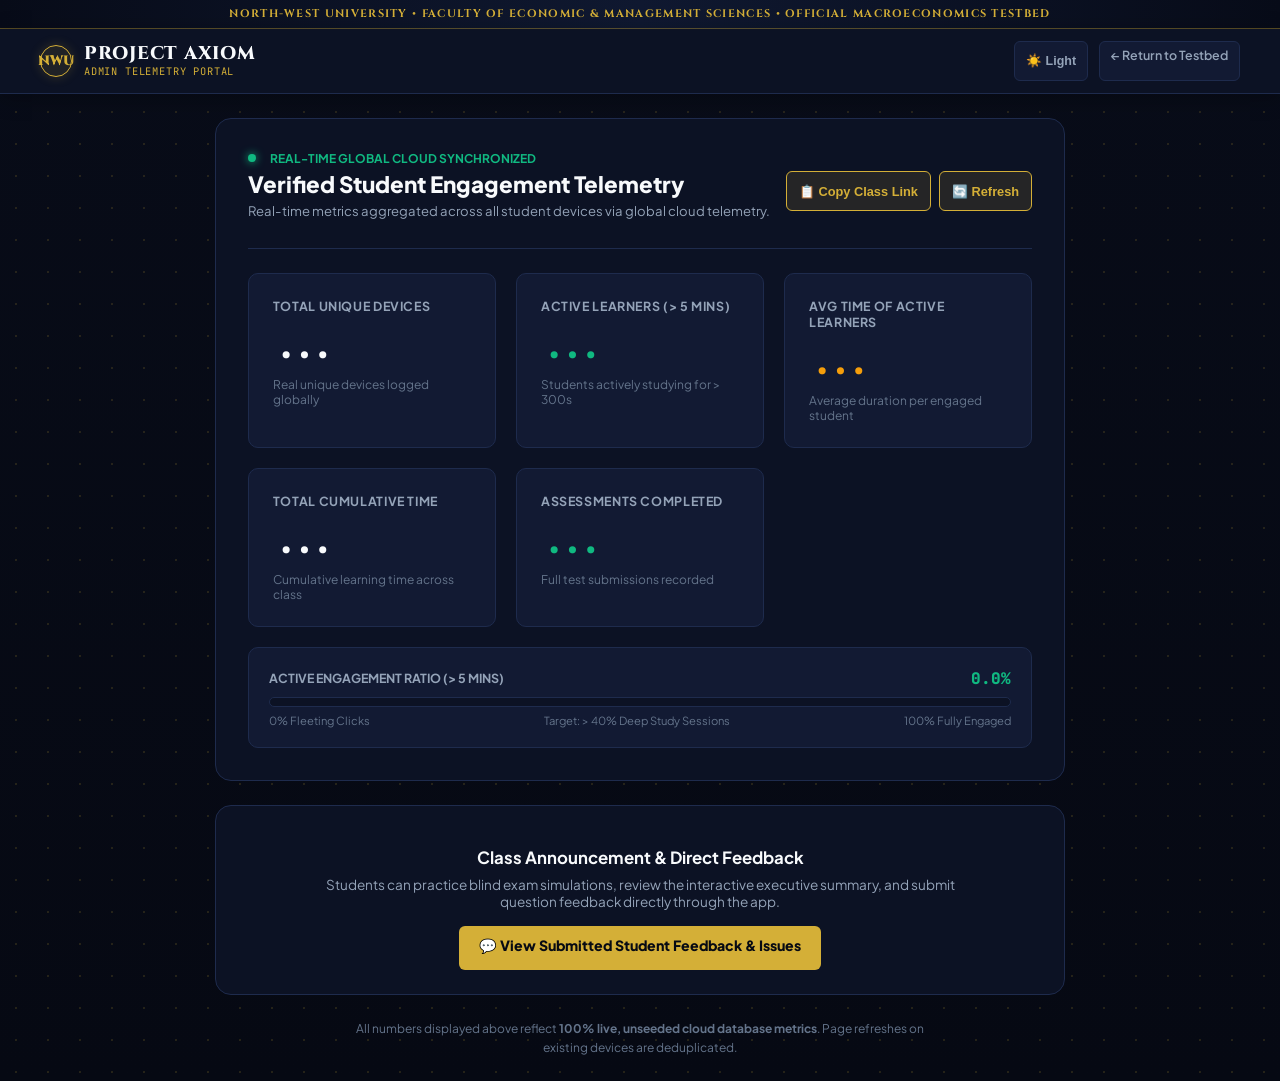
==== commit a72b15d4: "Design & Pedagogical Master Release: Bespoke Oxford-NWU academic aesthetic, Royal Gold theme, KaTeX " ====
--- a/admin.html
+++ b/admin.html
@@ -75,13 +75,17 @@
   </style>
 </head>
 <body>
+  <div class="inst-banner">North-West University • Faculty of Economic & Management Sciences • Official Macroeconomics Testbed</div>
 
   <header>
     <div class="header-bar">
       <div class="brand-group">
-        <a href="index.html" style="text-decoration: none; color: inherit; display: flex; align-items: center; gap: 0.5rem;">
-          <span class="brand-name">NWU ECON122</span>
-          <span class="exam-tag">Live Cloud Portal</span>
+        <a href="index.html" style="text-decoration: none; color: inherit; display: flex; align-items: center; gap: 0.75rem;">
+          <div class="crest-seal">NWU</div>
+          <div class="brand-title-box">
+            <span class="brand-name">PROJECT AXIOM</span>
+            <span class="brand-sub">Admin Telemetry Portal</span>
+          </div>
         </a>
       </div>
       <div class="stats-group">
--- a/css/axiom.css
+++ b/css/axiom.css
@@ -1,59 +1,78 @@
-/* Project Axiom - Unified Responsive Theme Engine (Dark & Light)
-   WCAG AA Compliant • Zero Horizontal Overflow • Fluid Scaling */
+/* ==========================================================================
+   PROJECT AXIOM • BESPOKE ACADEMIC ASSESSMENT THEME
+   Oxford-NWU Academic Aesthetic • Zero Horizontal Overflow • WCAG AA
+   ========================================================================== */
+
+@import url('https://fonts.googleapis.com/css2?family=Cinzel:wght@600;700;800;900&family=Plus+Jakarta+Sans:ital,wght@0,400;0,500;0,600;0,700;0,800;1,400;1,500&family=JetBrains+Mono:wght@500;700;800&display=swap');
 
 :root {
-  --bg-main: #090d16;
-  --bg-surface: #0f172a;
-  --bg-card: #1e293b;
-  --bg-card-hover: #27354a;
-  --bg-subtle: #131d31;
-
-  --border-subtle: #334155;
-  --border-strong: #475569;
-  --border-active: #38bdf8;
+  /* Dark Mode: Deep Midnight Navy & Royal Academic Gold */
+  --bg-main: #060913;
+  --bg-surface: #0c1224;
+  --bg-card: #121a33;
+  --bg-card-hover: #192445;
+  --bg-subtle: #0f162c;
+
+  --border-subtle: #1e2b4d;
+  --border-strong: #2e3f6e;
+  --border-gold: rgba(212, 175, 55, 0.4);
+  --border-active: #d4af37;
 
   --text-main: #f8fafc;
   --text-muted: #94a3b8;
   --text-faint: #64748b;
-
-  --accent-cyan: #0ea5e9;
+  --text-gold: #d4af37;
+
+  --accent-gold: #d4af37;
+  --accent-gold-glow: rgba(212, 175, 55, 0.15);
+  --accent-azure: #38bdf8;
   --accent-emerald: #10b981;
   --accent-rose: #f43f5e;
   --accent-amber: #f59e0b;
-  --accent-indigo: #6366f1;
-
-  --font-sans: 'Inter', -apple-system, BlinkMacSystemFont, sans-serif;
+  --accent-indigo: #818cf8;
+
+  --font-serif: 'Cinzel', Georgia, serif;
+  --font-sans: 'Plus Jakarta Sans', -apple-system, BlinkMacSystemFont, sans-serif;
   --font-mono: 'JetBrains Mono', Consolas, monospace;
 
   --radius-sm: 6px;
   --radius-md: 10px;
   --radius-lg: 16px;
-}
-
-/* Audited Light Mode Palette */
+  --shadow-card: 0 10px 30px -10px rgba(0, 0, 0, 0.6);
+  --shadow-gold: 0 0 25px rgba(212, 175, 55, 0.18);
+}
+
+/* Light Mode: Fine Academic Vellum, Oxford Navy & Warm Gold */
 [data-theme="light"] {
-  --bg-main: #f8fafc;
+  --bg-main: #f8f6f0;
   --bg-surface: #ffffff;
-  --bg-card: #f1f5f9;
-  --bg-card-hover: #e2e8f0;
-  --bg-subtle: #f8fafc;
-
-  --border-subtle: #cbd5e1;
-  --border-strong: #94a3b8;
-  --border-active: #0284c7;
+  --bg-card: #f2efe7;
+  --bg-card-hover: #eae5d8;
+  --bg-subtle: #f6f3eb;
+
+  --border-subtle: #dfd8cb;
+  --border-strong: #c8beab;
+  --border-gold: rgba(179, 134, 27, 0.5);
+  --border-active: #b3861b;
 
   --text-main: #0f172a;
   --text-muted: #475569;
   --text-faint: #64748b;
-
-  --accent-cyan: #0284c7;
+  --text-gold: #b3861b;
+
+  --accent-gold: #b3861b;
+  --accent-gold-glow: rgba(179, 134, 27, 0.12);
+  --accent-azure: #0284c7;
   --accent-emerald: #059669;
   --accent-rose: #e11d48;
   --accent-amber: #d97706;
   --accent-indigo: #4f46e5;
-}
-
-/* Strict Viewport Containment: Zero Horizontal Scroll */
+
+  --shadow-card: 0 10px 30px -10px rgba(15, 23, 42, 0.08);
+  --shadow-gold: 0 0 20px rgba(179, 134, 27, 0.12);
+}
+
+/* Strict Viewport Containment */
 html, body {
   width: 100%;
   max-width: 100vw;
@@ -70,16 +89,36 @@
 body {
   font-family: var(--font-sans);
   background-color: var(--bg-main);
-  background-image: radial-gradient(rgba(14, 165, 233, 0.04) 1px, transparent 1px);
-  background-size: 24px 24px;
+  background-image: 
+    radial-gradient(var(--accent-gold-glow) 1px, transparent 1px),
+    linear-gradient(to bottom, rgba(12, 18, 36, 0.3), rgba(6, 9, 19, 0.8));
+  background-size: 32px 32px, 100% 100%;
   color: var(--text-main);
   min-height: 100vh;
   display: flex;
   flex-direction: column;
-  transition: background-color 0.25s ease, color 0.25s ease;
-}
-
-/* Top Navigation Bar */
+  transition: background-color 0.3s ease, color 0.3s ease;
+}
+
+/* Institutional Banner Header */
+.inst-banner {
+  background: linear-gradient(90deg, #070b18 0%, #0f1830 50%, #070b18 100%);
+  border-bottom: 1px solid var(--border-gold);
+  color: var(--accent-gold);
+  font-family: var(--font-serif);
+  font-size: 0.68rem;
+  font-weight: 700;
+  letter-spacing: 0.12em;
+  text-align: center;
+  padding: 0.4rem 1rem;
+  text-transform: uppercase;
+}
+[data-theme="light"] .inst-banner {
+  background: linear-gradient(90deg, #162038 0%, #1e2d4f 50%, #162038 100%);
+  color: #f6d27e;
+}
+
+/* Primary Header */
 header {
   background: var(--bg-surface);
   border-bottom: 1px solid var(--border-subtle);
@@ -87,44 +126,65 @@
   top: 0;
   z-index: 40;
   width: 100%;
-  max-width: 100vw;
+  box-shadow: 0 4px 20px rgba(0, 0, 0, 0.25);
 }
 
 .header-bar {
-  max-width: 1200px;
+  max-width: 1240px;
   margin: 0 auto;
-  padding: 0.75rem 1rem;
+  padding: 0.75rem 1.25rem;
   display: flex;
   align-items: center;
   justify-content: space-between;
+  gap: 0.85rem;
+  flex-wrap: wrap;
+}
+
+.brand-group {
+  display: flex;
+  align-items: center;
   gap: 0.75rem;
-  flex-wrap: wrap;
-}
-
-.brand-group {
-  display: flex;
-  align-items: center;
-  gap: 0.65rem;
+}
+
+.crest-seal {
+  width: 32px;
+  height: 32px;
+  border-radius: 50%;
+  border: 1.5px solid var(--accent-gold);
+  display: flex;
+  align-items: center;
+  justify-content: center;
+  font-family: var(--font-serif);
+  font-weight: 900;
+  font-size: 0.85rem;
+  color: var(--accent-gold);
+  background: rgba(212, 175, 55, 0.1);
+  box-shadow: 0 0 12px rgba(212, 175, 55, 0.2);
+}
+
+.brand-title-box {
+  display: flex;
+  flex-direction: column;
 }
 
 .brand-name {
+  font-family: var(--font-serif);
   font-weight: 800;
   font-size: 1.15rem;
-  letter-spacing: -0.02em;
-}
-
-.exam-tag {
-  background: rgba(14, 165, 233, 0.15);
-  color: var(--accent-cyan);
-  border: 1px solid var(--accent-cyan);
-  font-size: 0.7rem;
-  font-weight: 700;
-  padding: 0.15rem 0.5rem;
-  border-radius: 9999px;
+  letter-spacing: 0.04em;
+  color: var(--text-main);
+  line-height: 1.15;
+}
+
+.brand-sub {
+  font-size: 0.65rem;
+  font-family: var(--font-mono);
+  color: var(--accent-gold);
+  letter-spacing: 0.08em;
   text-transform: uppercase;
 }
 
-/* View Switcher Tabs: Assessment vs Summary */
+/* Navigation Tabs */
 .view-tabs {
   display: flex;
   background: var(--bg-card);
@@ -133,27 +193,29 @@
   padding: 0.2rem;
   gap: 0.2rem;
 }
+
 .tab-btn {
   background: transparent;
   border: none;
   color: var(--text-muted);
   font-family: var(--font-sans);
-  font-size: 0.8rem;
-  font-weight: 700;
-  padding: 0.35rem 0.75rem;
+  font-size: 0.82rem;
+  font-weight: 700;
+  padding: 0.4rem 0.85rem;
   border-radius: 4px;
   cursor: pointer;
   transition: all 0.2s;
-}
+  min-height: 40px;
+}
+
 .tab-btn.active {
-  background: var(--accent-cyan);
-  color: #ffffff;
-}
-[data-theme="dark"] .tab-btn.active {
-  color: #000000;
-}
-
-/* Test Customization Bar */
+  background: var(--accent-gold);
+  color: #070a13;
+  font-weight: 800;
+  box-shadow: 0 2px 8px rgba(212, 175, 55, 0.3);
+}
+
+/* Header Controls */
 .test-controls-bar {
   display: flex;
   align-items: center;
@@ -164,11 +226,12 @@
 .control-item {
   display: flex;
   align-items: center;
-  gap: 0.3rem;
-  font-size: 0.75rem;
+  gap: 0.35rem;
+  font-size: 0.72rem;
   font-weight: 700;
   color: var(--text-muted);
   text-transform: uppercase;
+  letter-spacing: 0.05em;
 }
 
 .header-select {
@@ -178,26 +241,31 @@
   font-family: var(--font-sans);
   font-size: 0.8rem;
   font-weight: 600;
-  padding: 0.3rem 0.5rem;
+  padding: 0.35rem 0.65rem;
   border-radius: var(--radius-sm);
   outline: none;
   cursor: pointer;
+  min-height: 40px;
+}
+.header-select:focus {
+  border-color: var(--accent-gold);
 }
 
 .icon-action-btn {
-  background: rgba(14, 165, 233, 0.12);
-  border: 1px solid var(--accent-cyan);
-  color: var(--accent-cyan);
-  font-size: 0.78rem;
-  font-weight: 700;
-  padding: 0.3rem 0.65rem;
+  background: rgba(212, 175, 55, 0.12);
+  border: 1px solid var(--accent-gold);
+  color: var(--accent-gold);
+  font-size: 0.8rem;
+  font-weight: 700;
+  padding: 0.35rem 0.75rem;
   border-radius: var(--radius-sm);
   cursor: pointer;
   transition: all 0.2s;
+  min-height: 40px;
 }
 .icon-action-btn:hover {
-  background: var(--accent-cyan);
-  color: #ffffff;
+  background: var(--accent-gold);
+  color: #070a13;
 }
 
 .stats-group {
@@ -213,12 +281,13 @@
   font-weight: 700;
   background: rgba(244, 63, 94, 0.12);
   color: var(--accent-rose);
-  border: 1px solid rgba(244, 63, 94, 0.3);
-  padding: 0.3rem 0.75rem;
-  border-radius: var(--radius-sm);
-  display: flex;
-  align-items: center;
-  gap: 0.35rem;
+  border: 1px solid rgba(244, 63, 94, 0.35);
+  padding: 0.35rem 0.75rem;
+  border-radius: var(--radius-sm);
+  display: flex;
+  align-items: center;
+  gap: 0.4rem;
+  min-height: 40px;
 }
 
 .mode-toggle-btn, .theme-toggle-btn {
@@ -227,55 +296,61 @@
   color: var(--text-muted);
   font-size: 0.78rem;
   font-weight: 600;
-  padding: 0.3rem 0.65rem;
+  padding: 0.35rem 0.7rem;
   border-radius: var(--radius-sm);
   cursor: pointer;
   transition: all 0.2s;
+  min-height: 40px;
 }
 .mode-toggle-btn:hover, .theme-toggle-btn:hover {
   color: var(--text-main);
-  border-color: var(--border-active);
-}
-
-/* Main Layout Grid */
+  border-color: var(--accent-gold);
+}
+
+/* Main Layout */
 .main-wrapper {
-  max-width: 1200px;
+  max-width: 1240px;
   margin: 0 auto;
-  padding: 1.25rem 1rem 3rem;
+  padding: 1.5rem 1.25rem 3.5rem;
   width: 100%;
   display: grid;
-  grid-template-columns: 280px minmax(0, 1fr);
-  gap: 1.25rem;
+  grid-template-columns: 290px minmax(0, 1fr);
+  gap: 1.5rem;
   flex: 1;
 }
 
-/* Sidebar Palette */
+/* Examination Sidebar & Palette */
 .sidebar-panel {
   background: var(--bg-surface);
   border: 1px solid var(--border-subtle);
   border-radius: var(--radius-lg);
-  padding: 1.25rem;
+  padding: 1.35rem;
   height: fit-content;
   position: sticky;
-  top: 75px;
+  top: 90px;
+  box-shadow: var(--shadow-card);
 }
 
 .sidebar-title {
+  font-family: var(--font-serif);
   font-size: 0.82rem;
   font-weight: 700;
-  color: var(--text-muted);
+  color: var(--accent-gold);
+  letter-spacing: 0.08em;
   text-transform: uppercase;
-  margin-bottom: 0.75rem;
+  margin-bottom: 0.85rem;
   display: flex;
   justify-content: space-between;
+  border-bottom: 1px solid var(--border-subtle);
+  padding-bottom: 0.5rem;
 }
 
 .question-grid {
   display: grid;
   grid-template-columns: repeat(5, 1fr);
-  gap: 0.35rem;
+  gap: 0.4rem;
   margin-bottom: 1.25rem;
-  max-height: 480px;
+  max-height: 460px;
   overflow-y: auto;
   padding-right: 0.25rem;
 }
@@ -294,21 +369,22 @@
   color: var(--text-muted);
   cursor: pointer;
   transition: all 0.15s;
+  min-width: 44px;
+  min-height: 44px;
 }
 .q-box:hover {
-  border-color: var(--border-active);
+  border-color: var(--accent-gold);
   color: var(--text-main);
+  transform: translateY(-1px);
 }
 .q-box.active {
-  background: var(--accent-cyan);
-  color: #ffffff;
-  border-color: var(--accent-cyan);
-}
-[data-theme="dark"] .q-box.active {
-  color: #000000;
+  background: var(--accent-gold);
+  color: #070a13;
+  border-color: var(--accent-gold);
+  box-shadow: 0 0 10px rgba(212, 175, 55, 0.4);
 }
 .q-box.answered {
-  background: rgba(16, 185, 129, 0.15);
+  background: rgba(16, 185, 129, 0.18);
   border-color: var(--accent-emerald);
   color: var(--accent-emerald);
 }
@@ -320,43 +396,53 @@
 .action-btn-block {
   display: flex;
   flex-direction: column;
-  gap: 0.5rem;
+  gap: 0.6rem;
 }
 
 .primary-btn {
-  background: var(--accent-cyan);
-  color: #ffffff;
+  background: var(--accent-gold);
+  color: #070a13;
   border: none;
   border-radius: var(--radius-sm);
+  font-family: var(--font-sans);
+  font-weight: 800;
+  font-size: 0.88rem;
+  padding: 0.75rem 1.15rem;
+  cursor: pointer;
+  transition: all 0.2s;
+  text-align: center;
+  min-height: 44px;
+  display: inline-flex;
+  align-items: center;
+  justify-content: center;
+}
+.primary-btn:hover {
+  background: #e5be54;
+  box-shadow: 0 4px 15px rgba(212, 175, 55, 0.35);
+}
+
+.secondary-btn {
+  background: transparent;
+  color: var(--text-muted);
+  border: 1px solid var(--border-subtle);
+  border-radius: var(--radius-sm);
+  font-family: var(--font-sans);
   font-weight: 700;
   font-size: 0.85rem;
   padding: 0.65rem 1rem;
   cursor: pointer;
-  transition: opacity 0.2s;
-  text-align: center;
-}
-[data-theme="dark"] .primary-btn {
-  color: #040914;
-}
-.primary-btn:hover { opacity: 0.9; }
-
-.secondary-btn {
-  background: transparent;
-  color: var(--text-muted);
-  border: 1px solid var(--border-subtle);
-  border-radius: var(--radius-sm);
-  font-weight: 600;
-  font-size: 0.85rem;
-  padding: 0.6rem 1rem;
-  cursor: pointer;
   transition: all 0.2s;
+  min-height: 44px;
+  display: inline-flex;
+  align-items: center;
+  justify-content: center;
 }
 .secondary-btn:hover {
   border-color: var(--text-main);
   color: var(--text-main);
 }
 
-/* Question Content Panel */
+/* Examination Question Card */
 .content-panel {
   display: flex;
   flex-direction: column;
@@ -367,10 +453,12 @@
 .question-card {
   background: var(--bg-surface);
   border: 1px solid var(--border-subtle);
+  border-top: 3px solid var(--accent-gold);
   border-radius: var(--radius-lg);
-  padding: 1.5rem;
+  padding: 2rem;
   position: relative;
   min-width: 0;
+  box-shadow: var(--shadow-card);
 }
 
 .q-header-row {
@@ -378,22 +466,26 @@
   align-items: center;
   justify-content: space-between;
   border-bottom: 1px solid var(--border-subtle);
-  padding-bottom: 0.75rem;
-  margin-bottom: 1.25rem;
+  padding-bottom: 0.85rem;
+  margin-bottom: 1.5rem;
   flex-wrap: wrap;
   gap: 0.5rem;
 }
 
 .q-num-label {
-  font-size: 1.1rem;
+  font-family: var(--font-serif);
+  font-size: 1.2rem;
   font-weight: 800;
-  letter-spacing: -0.01em;
+  letter-spacing: 0.02em;
+  color: var(--text-main);
 }
 
 .q-marks-label {
   font-size: 0.78rem;
   font-family: var(--font-mono);
-  color: var(--text-muted);
+  color: var(--accent-gold);
+  font-weight: 700;
+  margin-left: 0.5rem;
 }
 
 .flag-btn {
@@ -401,83 +493,83 @@
   border: 1px solid var(--border-subtle);
   color: var(--text-muted);
   font-size: 0.75rem;
-  font-weight: 600;
-  padding: 0.25rem 0.6rem;
-  border-radius: var(--radius-sm);
-  cursor: pointer;
+  font-weight: 700;
+  padding: 0.35rem 0.75rem;
+  border-radius: var(--radius-sm);
+  cursor: pointer;
+  min-height: 38px;
 }
 .flag-btn.active {
   border-color: var(--accent-amber);
   color: var(--accent-amber);
-  background: rgba(245, 158, 11, 0.1);
+  background: rgba(245, 158, 11, 0.12);
 }
 
 .stem-text-en {
-  font-size: 1.02rem;
+  font-size: 1.05rem;
   font-weight: 600;
+  line-height: 1.65;
+  margin-bottom: 0.45rem;
+  word-break: break-word;
+}
+
+.stem-text-af {
+  font-size: 0.92rem;
+  font-style: italic;
+  color: var(--text-muted);
   line-height: 1.6;
-  margin-bottom: 0.4rem;
+  margin-bottom: 1.5rem;
   word-break: break-word;
 }
 
-.stem-text-af {
-  font-size: 0.9rem;
-  font-style: italic;
-  color: var(--text-muted);
-  line-height: 1.55;
-  margin-bottom: 1.25rem;
-  word-break: break-word;
-}
-
-/* MCQ Options Stack */
+/* Multiple Choice Cards */
 .options-stack {
   display: flex;
   flex-direction: column;
-  gap: 0.65rem;
+  gap: 0.75rem;
 }
 
 .option-row {
   background: var(--bg-card);
   border: 1px solid var(--border-subtle);
   border-radius: var(--radius-md);
-  padding: 0.85rem 1rem;
-  cursor: pointer;
-  transition: all 0.15s ease;
+  padding: 1rem 1.15rem;
+  cursor: pointer;
+  transition: all 0.2s ease;
   display: flex;
   align-items: flex-start;
-  gap: 0.75rem;
+  gap: 0.85rem;
   min-width: 0;
 }
 .option-row:hover {
   background: var(--bg-card-hover);
-  border-color: var(--border-strong);
+  border-color: var(--border-gold);
+  transform: translateX(2px);
 }
 .option-row.selected {
-  border-color: var(--accent-cyan);
-  background: rgba(14, 165, 233, 0.08);
+  border-color: var(--accent-gold);
+  background: rgba(212, 175, 55, 0.08);
+  box-shadow: 0 0 15px rgba(212, 175, 55, 0.12);
 }
 
 .option-key {
-  width: 26px;
-  height: 26px;
+  width: 28px;
+  height: 28px;
   border-radius: 50%;
   border: 1.5px solid var(--border-strong);
   display: flex;
   align-items: center;
   justify-content: center;
-  font-family: var(--font-mono);
-  font-size: 0.8rem;
-  font-weight: 700;
+  font-family: var(--font-serif);
+  font-size: 0.85rem;
+  font-weight: 800;
   color: var(--text-muted);
   flex-shrink: 0;
 }
 .option-row.selected .option-key {
-  border-color: var(--accent-cyan);
-  background: var(--accent-cyan);
-  color: #ffffff;
-}
-[data-theme="dark"] .option-row.selected .option-key {
-  color: #000000;
+  border-color: var(--accent-gold);
+  background: var(--accent-gold);
+  color: #070a13;
 }
 
 .option-content {
@@ -485,13 +577,13 @@
   min-width: 0;
 }
 .option-en {
-  font-size: 0.92rem;
+  font-size: 0.94rem;
   font-weight: 500;
-  margin-bottom: 0.15rem;
+  margin-bottom: 0.2rem;
   word-break: break-word;
 }
 .option-af {
-  font-size: 0.84rem;
+  font-size: 0.85rem;
   font-style: italic;
   color: var(--text-muted);
   word-break: break-word;
@@ -502,7 +594,7 @@
   background: var(--bg-card);
   border: 1px solid var(--border-subtle);
   border-radius: var(--radius-md);
-  padding: 1.15rem;
+  padding: 1.35rem;
   margin-top: 1rem;
 }
 .calc-field {
@@ -515,17 +607,20 @@
   font-family: var(--font-mono);
   font-size: 1.05rem;
   font-weight: 700;
-  padding: 0.6rem 0.8rem;
+  padding: 0.65rem 0.85rem;
   outline: none;
-}
-.calc-field:focus { border-color: var(--accent-cyan); }
+  min-height: 44px;
+}
+.calc-field:focus {
+  border-color: var(--accent-gold);
+}
 
 /* Canvas Container */
 .canvas-wrapper {
   background: var(--bg-card);
   border: 1px solid var(--border-subtle);
   border-radius: var(--radius-md);
-  padding: 1rem;
+  padding: 1.25rem;
   margin-top: 1rem;
   width: 100%;
   max-width: 100%;
@@ -534,31 +629,28 @@
 .canvas-toolbar {
   display: flex;
   flex-wrap: wrap;
-  gap: 0.35rem;
-  margin-bottom: 0.75rem;
+  gap: 0.4rem;
+  margin-bottom: 0.85rem;
 }
 .tool-btn {
   background: var(--bg-surface);
   border: 1px solid var(--border-subtle);
   color: var(--text-muted);
   font-size: 0.72rem;
-  font-weight: 600;
-  padding: 0.35rem 0.6rem;
-  border-radius: var(--radius-sm);
-  cursor: pointer;
+  font-weight: 700;
+  padding: 0.4rem 0.7rem;
+  border-radius: var(--radius-sm);
+  cursor: pointer;
+  min-height: 40px;
 }
 .tool-btn.active {
-  background: var(--accent-cyan);
-  color: #ffffff;
-  border-color: var(--accent-cyan);
-}
-[data-theme="dark"] .tool-btn.active {
-  color: #000000;
+  background: var(--accent-gold);
+  color: #070a13;
+  border-color: var(--accent-gold);
 }
 #graphCanvas {
   width: 100%;
   max-width: 100%;
-  height: auto;
   aspect-ratio: 16 / 9;
   border: 1px solid var(--border-strong);
   border-radius: var(--radius-sm);
@@ -567,29 +659,35 @@
   touch-action: none;
 }
 
-/* Feedback Box */
+/* Feedback Rubric Box */
 .feedback-box {
   background: var(--bg-subtle);
-  border-left: 4px solid var(--accent-cyan);
+  border-left: 4px solid var(--accent-azure);
   border-radius: 0 var(--radius-md) var(--radius-md) 0;
-  padding: 1.25rem;
-  margin-top: 1.25rem;
-}
-.feedback-box.correct { border-left-color: var(--accent-emerald); }
-.feedback-box.incorrect { border-left-color: var(--accent-rose); }
+  padding: 1.35rem;
+  margin-top: 1.5rem;
+}
+.feedback-box.correct {
+  border-left-color: var(--accent-emerald);
+}
+.feedback-box.incorrect {
+  border-left-color: var(--accent-rose);
+}
 .fb-heading {
-  font-size: 0.9rem;
+  font-family: var(--font-serif);
+  font-size: 0.92rem;
   font-weight: 800;
+  letter-spacing: 0.06em;
   text-transform: uppercase;
   margin-bottom: 0.5rem;
 }
 .fb-derivation {
-  font-size: 0.9rem;
-  line-height: 1.6;
-  color: var(--text-muted);
-}
-
-/* Executive Summary View Styles */
+  font-size: 0.92rem;
+  line-height: 1.65;
+  color: var(--text-muted);
+}
+
+/* Executive Summary View */
 #summaryView {
   width: 100%;
   max-width: 1100px;
@@ -599,223 +697,104 @@
 .summary-container {
   display: flex;
   flex-direction: column;
-  gap: 2rem;
+  gap: 2.25rem;
 }
 .unit-summary-card {
   background: var(--bg-surface);
   border: 1px solid var(--border-subtle);
+  border-top: 3px solid var(--accent-gold);
   border-radius: var(--radius-lg);
-  padding: 2rem;
+  padding: 2.25rem;
+  box-shadow: var(--shadow-card);
 }
 .unit-header {
-  border-bottom: 2px solid var(--accent-cyan);
-  padding-bottom: 0.75rem;
+  border-bottom: 1px solid var(--border-gold);
+  padding-bottom: 0.85rem;
   margin-bottom: 1.5rem;
   display: flex;
   align-items: center;
   justify-content: space-between;
 }
 .unit-title {
-  font-size: 1.35rem;
+  font-family: var(--font-serif);
+  font-size: 1.45rem;
   font-weight: 800;
+  letter-spacing: 0.02em;
 }
 .concept-grid {
   display: grid;
-  grid-template-columns: repeat(auto-fit, minmax(280px, 1fr));
-  gap: 1.25rem;
+  grid-template-columns: repeat(auto-fit, minmax(290px, 1fr));
+  gap: 1.35rem;
 }
 .concept-box {
   background: var(--bg-card);
   border: 1px solid var(--border-subtle);
   border-radius: var(--radius-md);
-  padding: 1.25rem;
+  padding: 1.35rem;
 }
 .concept-title {
-  font-size: 0.95rem;
-  font-weight: 700;
-  color: var(--accent-cyan);
-  margin-bottom: 0.5rem;
+  font-family: var(--font-serif);
+  font-size: 0.98rem;
+  font-weight: 700;
+  color: var(--accent-gold);
+  margin-bottom: 0.65rem;
   display: flex;
   align-items: center;
   gap: 0.4rem;
 }
 .concept-body {
-  font-size: 0.88rem;
-  line-height: 1.6;
+  font-size: 0.9rem;
+  line-height: 1.65;
   color: var(--text-muted);
 }
 .equation-highlight {
   background: var(--bg-surface);
-  border-left: 3px solid var(--accent-emerald);
-  padding: 0.5rem 0.85rem;
-  margin: 0.65rem 0;
+  border-left: 3px solid var(--accent-gold);
+  padding: 0.6rem 0.95rem;
+  margin: 0.75rem 0;
   font-family: var(--font-mono);
+  font-size: 0.88rem;
+  color: var(--accent-gold);
+  border-radius: 0 var(--radius-sm) var(--radius-sm) 0;
+}
+
+/* Floating Feedback & Glossary */
+.floating-feedback-btn {
+  position: fixed;
+  bottom: 24px;
+  right: 24px;
+  z-index: 50;
+  background: var(--accent-gold);
+  color: #070a13;
+  border: none;
+  border-radius: 9999px;
+  padding: 0.7rem 1.25rem;
+  font-family: var(--font-serif);
   font-size: 0.85rem;
-  color: var(--accent-emerald);
-}
-
-/* Footer */
-footer {
-  margin-top: auto;
-  border-top: 1px solid var(--border-subtle);
-  padding: 2rem 1rem 1.5rem;
-  text-align: center;
-  width: 100%;
-}
-.credits-block {
-  color: rgba(148, 163, 184, 0.28);
-  font-size: 0.68rem;
-  line-height: 1.6;
-  max-width: 700px;
-  margin: 0 auto;
-}
-
-/* ==========================================================================
-   MOBILE RESPONSIVE BREAKPOINTS (Audited for Phones, Tablets, Desktops)
-   ========================================================================== */
-@media (max-width: 880px) {
-  .header-bar {
-    flex-direction: column;
-    align-items: stretch;
-    gap: 0.6rem;
-    padding: 0.65rem 0.85rem;
-  }
-  .brand-group {
-    justify-content: space-between;
-    width: 100%;
-  }
-  .view-tabs {
-    width: 100%;
-    justify-content: center;
-  }
-  .tab-btn {
-    flex: 1;
-    text-align: center;
-  }
-  .test-controls-bar {
-    width: 100%;
-    justify-content: space-between;
-    gap: 0.4rem;
-  }
-  .control-item {
-    font-size: 0.72rem;
-  }
-  .header-select {
-    font-size: 0.75rem;
-    padding: 0.25rem 0.4rem;
-  }
-  .stats-group {
-    width: 100%;
-    justify-content: space-between;
-  }
-
-  .main-wrapper {
-    grid-template-columns: 1fr;
-    padding: 0.85rem 0.75rem 2.5rem;
-    gap: 1rem;
-  }
-  .sidebar-panel {
-    position: static;
-    padding: 1rem;
-  }
-  .question-grid {
-    grid-template-columns: repeat(8, 1fr);
-    max-height: 180px;
-    gap: 0.3rem;
-  }
-  .question-card {
-    padding: 1.15rem 0.85rem;
-  }
-  .unit-summary-card {
-    padding: 1.25rem 1rem;
-  }
-}
-
-@media (max-width: 480px) {
-  .question-grid {
-    grid-template-columns: repeat(6, 1fr);
-  }
-  .stem-text-en {
-    font-size: 0.95rem;
-  }
-  .stem-text-af {
-    font-size: 0.85rem;
-  }
-  .option-row {
-    padding: 0.75rem 0.75rem;
-    gap: 0.5rem;
-  }
-  .option-en {
-    font-size: 0.88rem;
-  }
-  .option-af {
-    font-size: 0.8rem;
-  }
-  .calc-field {
-    max-width: 100%;
-  }
-}
-
-
-/* WCAG 44x44px Tap Target Accessibility Enforcement */
-.q-box {
-  min-width: 44px;
+  font-weight: 800;
+  letter-spacing: 0.04em;
+  display: flex;
+  align-items: center;
+  gap: 0.45rem;
+  box-shadow: 0 10px 25px rgba(212, 175, 55, 0.4);
+  cursor: pointer;
+  transition: transform 0.2s, box-shadow 0.2s;
   min-height: 44px;
 }
-.tool-btn, .flag-btn, .mode-toggle-btn, .theme-toggle-btn, .tab-btn, .header-select, .icon-action-btn {
-  min-height: 44px;
-  display: inline-flex;
-  align-items: center;
-  justify-content: center;
-}
-
-/* Collapsible Question Palette for Mobile Ergonomics */
-.palette-toggle-bar {
-  display: none;
-  background: var(--bg-card);
-  border: 1px solid var(--border-subtle);
-  border-radius: var(--radius-sm);
-  padding: 0.65rem 0.85rem;
-  font-size: 0.82rem;
-  font-weight: 700;
-  color: var(--text-main);
-  cursor: pointer;
-  margin-bottom: 0.75rem;
-  justify-content: space-between;
-  align-items: center;
-  min-height: 44px;
-}
-
-/* Interactive Glossary Terms */
-.glossary-term {
-  color: var(--accent-cyan);
-  border-bottom: 1.5px dotted var(--accent-cyan);
-  cursor: pointer;
-  font-weight: 600;
-  display: inline-flex;
-  align-items: center;
-  gap: 0.2rem;
-  transition: all 0.2s;
-}
-.glossary-term:hover {
-  background: rgba(14, 165, 233, 0.12);
-  border-bottom-style: solid;
-}
-.glossary-icon {
-  font-size: 0.75rem;
-  opacity: 0.8;
-}
-
-/* Glossary Modal Popup */
-.glossary-modal-backdrop {
+.floating-feedback-btn:hover {
+  transform: translateY(-2px);
+  box-shadow: 0 12px 30px rgba(212, 175, 55, 0.55);
+}
+
+.feedback-modal-backdrop, .glossary-modal-backdrop {
   position: fixed;
   top: 0;
   left: 0;
   width: 100vw;
   height: 100vh;
-  background: rgba(0, 0, 0, 0.65);
-  backdrop-filter: blur(4px);
-  z-index: 100;
+  background: rgba(0, 0, 0, 0.75);
+  backdrop-filter: blur(5px);
+  z-index: 110;
   display: flex;
   align-items: center;
   justify-content: center;
@@ -824,65 +803,59 @@
   pointer-events: none;
   transition: opacity 0.2s ease;
 }
-.glossary-modal-backdrop.open {
+.feedback-modal-backdrop.open, .glossary-modal-backdrop.open {
   opacity: 1;
   pointer-events: auto;
 }
-.glossary-card {
+.feedback-card, .glossary-card {
   background: var(--bg-surface);
-  border: 1.5px solid var(--accent-cyan);
+  border: 1.5px solid var(--accent-gold);
   border-radius: var(--radius-lg);
-  max-width: 480px;
+  max-width: 500px;
   width: 100%;
-  padding: 1.5rem;
-  box-shadow: 0 20px 40px rgba(0, 0, 0, 0.5);
+  padding: 1.75rem;
+  box-shadow: 0 25px 60px rgba(0, 0, 0, 0.6);
   transform: translateY(15px);
   transition: transform 0.2s ease;
 }
-.glossary-modal-backdrop.open .glossary-card {
+.feedback-modal-backdrop.open .feedback-card, .glossary-modal-backdrop.open .glossary-card {
   transform: translateY(0);
 }
-.glossary-card-header {
-  display: flex;
-  justify-content: space-between;
-  align-items: center;
-  border-bottom: 1px solid var(--border-subtle);
-  padding-bottom: 0.65rem;
-  margin-bottom: 0.85rem;
-}
-.glossary-card-title {
-  font-size: 1.05rem;
-  font-weight: 800;
-  color: var(--accent-cyan);
-}
-.glossary-close-btn {
-  background: transparent;
-  border: none;
-  color: var(--text-muted);
-  font-size: 1.25rem;
-  font-weight: 700;
-  cursor: pointer;
-  padding: 0.2rem 0.5rem;
-}
-
-/* Interactive SVG Diagram Presentation Cards */
+
+.glossary-term {
+  color: var(--accent-gold);
+  border-bottom: 1.5px dotted var(--accent-gold);
+  cursor: pointer;
+  font-weight: 700;
+  display: inline-flex;
+  align-items: center;
+  gap: 0.2rem;
+  transition: all 0.2s;
+}
+.glossary-term:hover {
+  background: var(--accent-gold-glow);
+  border-bottom-style: solid;
+}
+
+/* SVG Diagrams */
 .svg-diagram-card {
   background: var(--bg-surface);
   border: 1px solid var(--border-subtle);
   border-radius: var(--radius-md);
-  padding: 1.25rem;
+  padding: 1.35rem;
   margin-top: 1rem;
   display: flex;
   flex-direction: column;
   align-items: center;
 }
 .svg-diagram-title {
+  font-family: var(--font-serif);
   font-size: 0.85rem;
   font-weight: 700;
-  color: var(--text-muted);
+  color: var(--accent-gold);
+  letter-spacing: 0.06em;
   text-transform: uppercase;
-  letter-spacing: 0.04em;
-  margin-bottom: 0.75rem;
+  margin-bottom: 0.85rem;
   align-self: flex-start;
 }
 .svg-diagram {
@@ -892,81 +865,76 @@
   aspect-ratio: 4 / 3;
 }
 
+/* Mobile Responsive Breakpoints */
 @media (max-width: 880px) {
+  .header-bar {
+    flex-direction: column;
+    align-items: stretch;
+    gap: 0.65rem;
+    padding: 0.75rem 1rem;
+  }
+  .brand-group {
+    justify-content: space-between;
+    width: 100%;
+  }
+  .view-tabs {
+    width: 100%;
+    justify-content: center;
+  }
+  .tab-btn {
+    flex: 1;
+    text-align: center;
+  }
+  .test-controls-bar {
+    width: 100%;
+    justify-content: space-between;
+    gap: 0.4rem;
+  }
+  .stats-group {
+    width: 100%;
+    justify-content: space-between;
+  }
+
+  .main-wrapper {
+    grid-template-columns: 1fr;
+    padding: 1rem 0.85rem 3rem;
+    gap: 1.15rem;
+  }
+  .sidebar-panel {
+    position: static;
+    padding: 1rem;
+  }
   .palette-toggle-bar {
     display: flex;
   }
   .sidebar-panel .question-grid {
     display: none;
+    grid-template-columns: repeat(8, 1fr);
+    max-height: 200px;
   }
   .sidebar-panel .question-grid.expanded {
     display: grid;
   }
-}
-
-
-/* Floating Feedback Widget */
-.floating-feedback-btn {
-  position: fixed;
-  bottom: 20px;
-  right: 20px;
-  z-index: 50;
-  background: var(--accent-cyan);
-  color: #ffffff;
-  border: none;
-  border-radius: 9999px;
-  padding: 0.65rem 1.15rem;
-  font-family: var(--font-sans);
-  font-size: 0.85rem;
-  font-weight: 700;
-  display: flex;
-  align-items: center;
-  gap: 0.4rem;
-  box-shadow: 0 10px 25px rgba(14, 165, 233, 0.4);
-  cursor: pointer;
-  transition: transform 0.2s, background-color 0.2s;
-  min-height: 44px;
-}
-[data-theme="dark"] .floating-feedback-btn {
-  color: #000000;
-}
-.floating-feedback-btn:hover {
-  transform: translateY(-2px);
-}
-
-/* Feedback Modal */
-.feedback-modal-backdrop {
-  position: fixed;
-  top: 0;
-  left: 0;
-  width: 100vw;
-  height: 100vh;
-  background: rgba(0, 0, 0, 0.7);
-  backdrop-filter: blur(4px);
-  z-index: 110;
-  display: flex;
-  align-items: center;
-  justify-content: center;
-  padding: 1rem;
-  opacity: 0;
-  pointer-events: none;
-  transition: opacity 0.2s ease;
-}
-.feedback-modal-backdrop.open {
-  opacity: 1;
-  pointer-events: auto;
-}
-.feedback-card {
-  background: var(--bg-surface);
-  border: 1.5px solid var(--accent-cyan);
-  border-radius: var(--radius-lg);
-  max-width: 480px;
-  width: 100%;
-  padding: 1.75rem;
-  box-shadow: 0 25px 50px rgba(0, 0, 0, 0.5);
-  transform: translateY(15px);
-  transition: transform 0.2s ease;
-}
-.feedback-modal-backdrop.open .feedback-card {
-  transform: translateY(0);
-}
+  .question-card {
+    padding: 1.35rem 1rem;
+  }
+  .unit-summary-card {
+    padding: 1.35rem 1rem;
+  }
+}
+
+@media (max-width: 480px) {
+  .sidebar-panel .question-grid {
+    grid-template-columns: repeat(6, 1fr);
+  }
+  .stem-text-en {
+    font-size: 0.98rem;
+  }
+  .stem-text-af {
+    font-size: 0.88rem;
+  }
+  .option-row {
+    padding: 0.85rem 0.85rem;
+    gap: 0.65rem;
+  }
+}
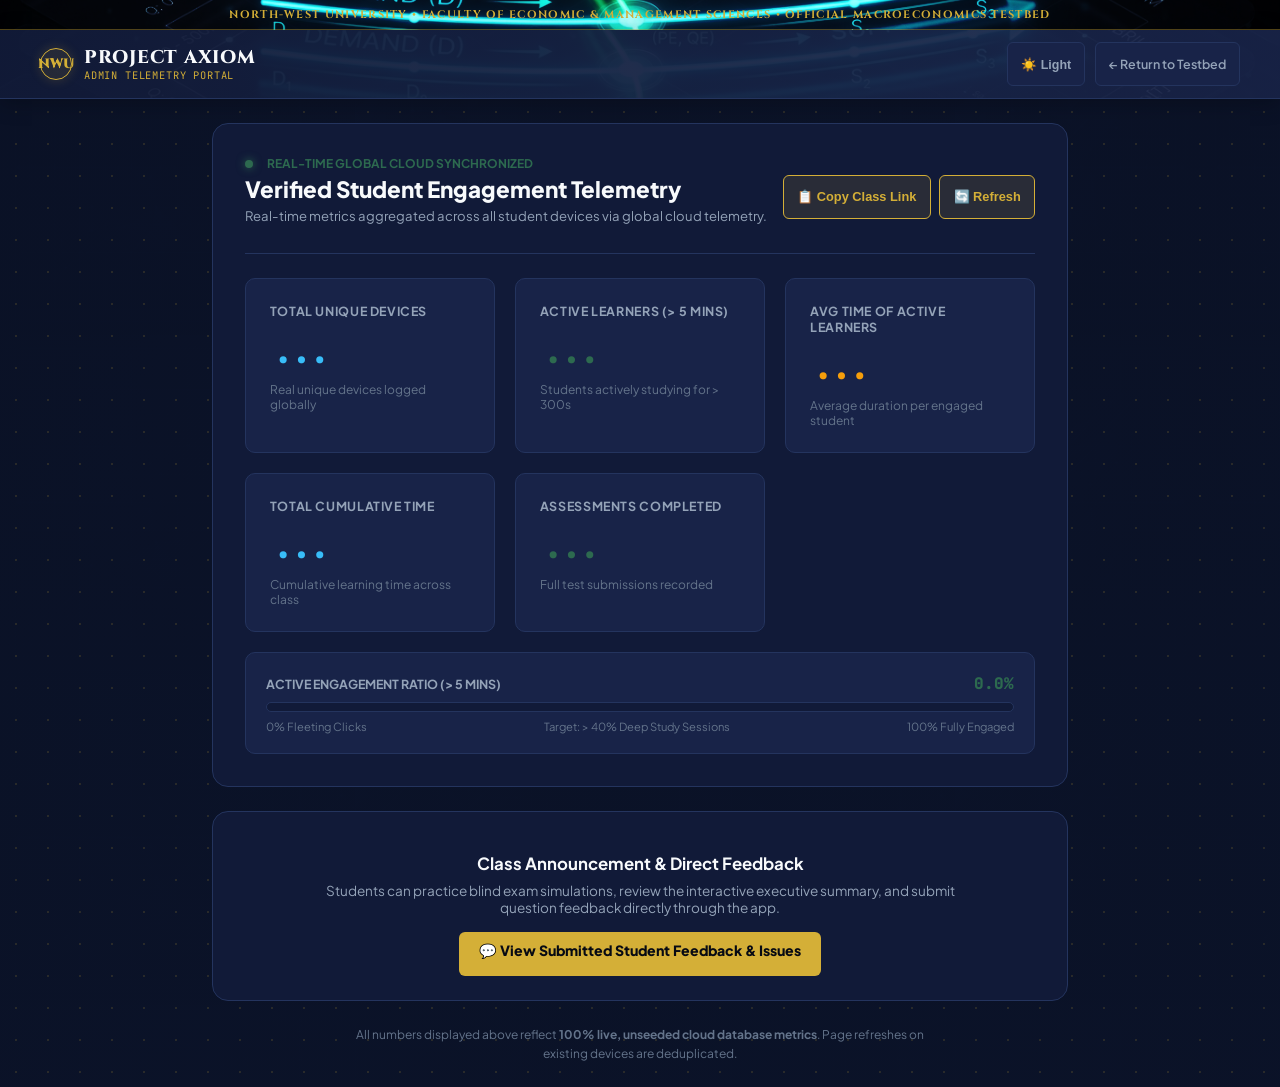
==== commit 353bdbf3: "feat(axiom): publication-grade Oxford/Cambridge UI, KaTeX math audit, 126-question overhaul, and E2E" ====
--- a/admin.html
+++ b/admin.html
@@ -49,8 +49,9 @@
       font-family: var(--font-mono);
       font-size: 2.2rem;
       font-weight: 800;
-      color: var(--accent-cyan);
-    }
+      color: var(--accent-azure);
+    }
+    .stat-val.gold { color: var(--accent-gold); }
     .stat-val.emerald { color: var(--accent-emerald); }
     .stat-val.amber { color: var(--accent-amber); }
     .stat-sub {
@@ -62,8 +63,8 @@
       width: 8px;
       height: 8px;
       border-radius: 50%;
-      background: #10b981;
-      box-shadow: 0 0 8px #10b981;
+      background: var(--accent-emerald);
+      box-shadow: 0 0 8px var(--accent-emerald);
       margin-right: 6px;
       animation: pulse 2s infinite;
     }
@@ -157,7 +158,7 @@
           <span id="engagementPct" style="font-family: var(--font-mono); font-weight: 800; color: var(--accent-emerald);">0.0%</span>
         </div>
         <div style="width: 100%; height: 10px; background: var(--bg-surface); border-radius: 9999px; overflow: hidden; border: 1px solid var(--border-subtle);">
-          <div id="engagementBar" style="width: 0%; height: 100%; background: linear-gradient(90deg, var(--accent-cyan), var(--accent-emerald)); transition: width 0.5s ease;"></div>
+          <div id="engagementBar" style="width: 0%; height: 100%; background: linear-gradient(90deg, var(--accent-gold), var(--accent-emerald)); transition: width 0.5s ease;"></div>
         </div>
         <div style="display: flex; justify-content: space-between; font-size: 0.7rem; color: var(--text-faint); margin-top: 0.4rem;">
           <span>0% Fleeting Clicks</span>
--- a/css/axiom.css
+++ b/css/axiom.css
@@ -6,15 +6,15 @@
 @import url('https://fonts.googleapis.com/css2?family=Cinzel:wght@600;700;800;900&family=Plus+Jakarta+Sans:ital,wght@0,400;0,500;0,600;0,700;0,800;1,400;1,500&family=JetBrains+Mono:wght@500;700;800&display=swap');
 
 :root {
-  /* Dark Mode: Deep Midnight Navy & Royal Academic Gold */
-  --bg-main: #060913;
-  --bg-surface: #0c1224;
-  --bg-card: #121a33;
-  --bg-card-hover: #192445;
-  --bg-subtle: #0f162c;
-
-  --border-subtle: #1e2b4d;
-  --border-strong: #2e3f6e;
+  /* Dark Mode: Deep Academic Navy & Warm Burnished Gold */
+  --bg-main: #0b1329;
+  --bg-surface: #111a38;
+  --bg-card: #182348;
+  --bg-card-hover: #1f2e5e;
+  --bg-subtle: #141f42;
+
+  --border-subtle: #24345e;
+  --border-strong: #33487f;
   --border-gold: rgba(212, 175, 55, 0.4);
   --border-active: #d4af37;
 
@@ -26,10 +26,12 @@
   --accent-gold: #d4af37;
   --accent-gold-glow: rgba(212, 175, 55, 0.15);
   --accent-azure: #38bdf8;
-  --accent-emerald: #10b981;
+  --accent-chalkboard: #1b4d3e;
+  --accent-emerald: #2d6a4f;
   --accent-rose: #f43f5e;
   --accent-amber: #f59e0b;
   --accent-indigo: #818cf8;
+  --accent-cyan: var(--accent-azure);
 
   --font-serif: 'Cinzel', Georgia, serif;
   --font-sans: 'Plus Jakarta Sans', -apple-system, BlinkMacSystemFont, sans-serif;
@@ -63,10 +65,12 @@
   --accent-gold: #b3861b;
   --accent-gold-glow: rgba(179, 134, 27, 0.12);
   --accent-azure: #0284c7;
-  --accent-emerald: #059669;
+  --accent-chalkboard: #1b4d3e;
+  --accent-emerald: #2d6a4f;
   --accent-rose: #e11d48;
   --accent-amber: #d97706;
   --accent-indigo: #4f46e5;
+  --accent-cyan: var(--accent-azure);
 
   --shadow-card: 0 10px 30px -10px rgba(15, 23, 42, 0.08);
   --shadow-gold: 0 0 20px rgba(179, 134, 27, 0.12);
@@ -91,8 +95,11 @@
   background-color: var(--bg-main);
   background-image: 
     radial-gradient(var(--accent-gold-glow) 1px, transparent 1px),
-    linear-gradient(to bottom, rgba(12, 18, 36, 0.3), rgba(6, 9, 19, 0.8));
-  background-size: 32px 32px, 100% 100%;
+    linear-gradient(to bottom, rgba(11, 19, 41, 0.90), rgba(11, 19, 41, 0.96)),
+    url('../assets/canvas_grid_texture.jpg');
+  background-size: 32px 32px, 100% 100%, 600px auto;
+  background-repeat: repeat, no-repeat, repeat;
+  background-blend-mode: normal, normal, overlay;
   color: var(--text-main);
   min-height: 100vh;
   display: flex;
@@ -100,9 +107,23 @@
   transition: background-color 0.3s ease, color 0.3s ease;
 }
 
+[data-theme="light"] body {
+  background-color: var(--bg-main);
+  background-image: 
+    radial-gradient(rgba(179, 134, 27, 0.08) 1px, transparent 1px),
+    linear-gradient(to bottom, rgba(248, 246, 240, 0.90), rgba(248, 246, 240, 0.97)),
+    url('../assets/canvas_grid_texture.jpg');
+  background-size: 32px 32px, 100% 100%, 600px auto;
+  background-repeat: repeat, no-repeat, repeat;
+  background-blend-mode: normal, normal, multiply;
+}
+
 /* Institutional Banner Header */
 .inst-banner {
-  background: linear-gradient(90deg, #070b18 0%, #0f1830 50%, #070b18 100%);
+  background: 
+    linear-gradient(90deg, rgba(7, 11, 24, 0.92) 0%, rgba(15, 24, 48, 0.88) 50%, rgba(7, 11, 24, 0.92) 100%),
+    url('../assets/hero_macro_abstract.jpg') center / cover no-repeat;
+  background-blend-mode: overlay;
   border-bottom: 1px solid var(--border-gold);
   color: var(--accent-gold);
   font-family: var(--font-serif);
@@ -110,23 +131,35 @@
   font-weight: 700;
   letter-spacing: 0.12em;
   text-align: center;
-  padding: 0.4rem 1rem;
+  padding: 0.45rem 1rem;
   text-transform: uppercase;
 }
 [data-theme="light"] .inst-banner {
-  background: linear-gradient(90deg, #162038 0%, #1e2d4f 50%, #162038 100%);
+  background: 
+    linear-gradient(90deg, rgba(22, 32, 56, 0.94) 0%, rgba(30, 45, 79, 0.9) 50%, rgba(22, 32, 56, 0.94) 100%),
+    url('../assets/hero_macro_abstract.jpg') center / cover no-repeat;
+  background-blend-mode: overlay;
   color: #f6d27e;
 }
 
 /* Primary Header */
 header {
-  background: var(--bg-surface);
+  background: 
+    linear-gradient(to right, rgba(17, 26, 56, 0.95), rgba(24, 35, 72, 0.92)),
+    url('../assets/hero_macro_abstract.jpg') center / cover no-repeat;
+  background-blend-mode: normal, overlay;
   border-bottom: 1px solid var(--border-subtle);
   position: sticky;
   top: 0;
   z-index: 40;
   width: 100%;
   box-shadow: 0 4px 20px rgba(0, 0, 0, 0.25);
+}
+[data-theme="light"] header {
+  background: 
+    linear-gradient(to right, rgba(255, 255, 255, 0.95), rgba(246, 243, 235, 0.92)),
+    url('../assets/hero_macro_abstract.jpg') center / cover no-repeat;
+  background-blend-mode: normal, soft-light;
 }
 
 .header-bar {
@@ -201,11 +234,14 @@
   font-family: var(--font-sans);
   font-size: 0.82rem;
   font-weight: 700;
-  padding: 0.4rem 0.85rem;
+  padding: 0.5rem 0.95rem;
   border-radius: 4px;
   cursor: pointer;
   transition: all 0.2s;
-  min-height: 40px;
+  min-height: 44px;
+  display: inline-flex;
+  align-items: center;
+  justify-content: center;
 }
 
 .tab-btn.active {
@@ -241,11 +277,14 @@
   font-family: var(--font-sans);
   font-size: 0.8rem;
   font-weight: 600;
-  padding: 0.35rem 0.65rem;
+  padding: 0.45rem 0.75rem;
   border-radius: var(--radius-sm);
   outline: none;
   cursor: pointer;
-  min-height: 40px;
+  min-height: 44px;
+  display: inline-flex;
+  align-items: center;
+  box-sizing: border-box;
 }
 .header-select:focus {
   border-color: var(--accent-gold);
@@ -257,11 +296,15 @@
   color: var(--accent-gold);
   font-size: 0.8rem;
   font-weight: 700;
-  padding: 0.35rem 0.75rem;
+  padding: 0.45rem 0.85rem;
   border-radius: var(--radius-sm);
   cursor: pointer;
   transition: all 0.2s;
-  min-height: 40px;
+  min-height: 44px;
+  display: inline-flex;
+  align-items: center;
+  justify-content: center;
+  box-sizing: border-box;
 }
 .icon-action-btn:hover {
   background: var(--accent-gold);
@@ -282,12 +325,13 @@
   background: rgba(244, 63, 94, 0.12);
   color: var(--accent-rose);
   border: 1px solid rgba(244, 63, 94, 0.35);
-  padding: 0.35rem 0.75rem;
+  padding: 0.45rem 0.85rem;
   border-radius: var(--radius-sm);
   display: flex;
   align-items: center;
   gap: 0.4rem;
-  min-height: 40px;
+  min-height: 44px;
+  box-sizing: border-box;
 }
 
 .mode-toggle-btn, .theme-toggle-btn {
@@ -296,11 +340,15 @@
   color: var(--text-muted);
   font-size: 0.78rem;
   font-weight: 600;
-  padding: 0.35rem 0.7rem;
+  padding: 0.45rem 0.8rem;
   border-radius: var(--radius-sm);
   cursor: pointer;
   transition: all 0.2s;
-  min-height: 40px;
+  min-height: 44px;
+  display: inline-flex;
+  align-items: center;
+  justify-content: center;
+  box-sizing: border-box;
 }
 .mode-toggle-btn:hover, .theme-toggle-btn:hover {
   color: var(--text-main);
@@ -451,7 +499,11 @@
 }
 
 .question-card {
-  background: var(--bg-surface);
+  background: 
+    linear-gradient(to bottom, rgba(17, 26, 56, 0.97), rgba(24, 35, 72, 0.97)),
+    url('../assets/canvas_grid_texture.jpg');
+  background-size: auto, 500px auto;
+  background-blend-mode: normal, overlay;
   border: 1px solid var(--border-subtle);
   border-top: 3px solid var(--accent-gold);
   border-radius: var(--radius-lg);
@@ -460,6 +512,13 @@
   min-width: 0;
   box-shadow: var(--shadow-card);
 }
+[data-theme="light"] .question-card {
+  background: 
+    linear-gradient(to bottom, rgba(255, 255, 255, 0.97), rgba(242, 239, 231, 0.97)),
+    url('../assets/canvas_grid_texture.jpg');
+  background-size: auto, 500px auto;
+  background-blend-mode: normal, multiply;
+}
 
 .q-header-row {
   display: flex;
@@ -492,12 +551,17 @@
   background: transparent;
   border: 1px solid var(--border-subtle);
   color: var(--text-muted);
-  font-size: 0.75rem;
-  font-weight: 700;
-  padding: 0.35rem 0.75rem;
-  border-radius: var(--radius-sm);
-  cursor: pointer;
-  min-height: 38px;
+  font-size: 0.78rem;
+  font-weight: 700;
+  padding: 0.45rem 0.85rem;
+  border-radius: var(--radius-sm);
+  cursor: pointer;
+  min-height: 44px;
+  display: inline-flex;
+  align-items: center;
+  justify-content: center;
+  box-sizing: border-box;
+  transition: all 0.2s;
 }
 .flag-btn.active {
   border-color: var(--accent-amber);
@@ -540,11 +604,18 @@
   align-items: flex-start;
   gap: 0.85rem;
   min-width: 0;
+  min-height: 44px;
+  box-sizing: border-box;
 }
 .option-row:hover {
   background: var(--bg-card-hover);
   border-color: var(--border-gold);
   transform: translateX(2px);
+}
+.option-row:focus-visible {
+  border-color: var(--accent-gold);
+  outline: 2px solid var(--accent-gold);
+  outline-offset: 2px;
 }
 .option-row.selected {
   border-color: var(--accent-gold);
@@ -636,12 +707,17 @@
   background: var(--bg-surface);
   border: 1px solid var(--border-subtle);
   color: var(--text-muted);
-  font-size: 0.72rem;
-  font-weight: 700;
-  padding: 0.4rem 0.7rem;
-  border-radius: var(--radius-sm);
-  cursor: pointer;
-  min-height: 40px;
+  font-size: 0.75rem;
+  font-weight: 700;
+  padding: 0.45rem 0.8rem;
+  border-radius: var(--radius-sm);
+  cursor: pointer;
+  min-height: 44px;
+  display: inline-flex;
+  align-items: center;
+  justify-content: center;
+  box-sizing: border-box;
+  transition: all 0.2s;
 }
 .tool-btn.active {
   background: var(--accent-gold);
@@ -700,12 +776,23 @@
   gap: 2.25rem;
 }
 .unit-summary-card {
-  background: var(--bg-surface);
+  background: 
+    linear-gradient(to bottom, rgba(17, 26, 56, 0.96), rgba(24, 35, 72, 0.96)),
+    url('../assets/canvas_grid_texture.jpg');
+  background-size: auto, 500px auto;
+  background-blend-mode: normal, overlay;
   border: 1px solid var(--border-subtle);
   border-top: 3px solid var(--accent-gold);
   border-radius: var(--radius-lg);
   padding: 2.25rem;
   box-shadow: var(--shadow-card);
+}
+[data-theme="light"] .unit-summary-card {
+  background: 
+    linear-gradient(to bottom, rgba(255, 255, 255, 0.96), rgba(242, 239, 231, 0.96)),
+    url('../assets/canvas_grid_texture.jpg');
+  background-size: auto, 500px auto;
+  background-blend-mode: normal, multiply;
 }
 .unit-header {
   border-bottom: 1px solid var(--border-gold);
@@ -822,6 +909,81 @@
   transform: translateY(0);
 }
 
+/* Glossary & Feedback Modal Components */
+.glossary-card-header {
+  display: flex;
+  justify-content: space-between;
+  align-items: center;
+  border-bottom: 1px solid var(--border-gold);
+  padding-bottom: 0.85rem;
+  margin-bottom: 1rem;
+}
+
+.glossary-card-title {
+  font-family: var(--font-serif);
+  font-size: 1.25rem;
+  font-weight: 800;
+  letter-spacing: 0.02em;
+  color: var(--accent-gold);
+}
+
+.glossary-close-btn, #glossaryCloseBtn {
+  background: transparent;
+  border: 1px solid var(--border-subtle);
+  color: var(--text-muted);
+  font-size: 1.5rem;
+  line-height: 1;
+  min-width: 44px !important;
+  min-height: 44px !important;
+  width: 44px !important;
+  height: 44px !important;
+  border-radius: var(--radius-sm);
+  display: inline-flex !important;
+  align-items: center !important;
+  justify-content: center !important;
+  cursor: pointer;
+  transition: all 0.2s ease;
+  padding: 0 !important;
+  box-sizing: border-box;
+}
+
+.glossary-close-btn:hover, .glossary-close-btn:focus-visible,
+#glossaryCloseBtn:hover, #glossaryCloseBtn:focus-visible {
+  background: rgba(244, 63, 94, 0.15) !important;
+  border-color: var(--accent-rose) !important;
+  color: var(--accent-rose) !important;
+  outline: none;
+}
+
+#closeFeedbackBtn {
+  min-width: 44px !important;
+  min-height: 44px !important;
+  width: 44px !important;
+  height: 44px !important;
+  display: inline-flex !important;
+  align-items: center !important;
+  justify-content: center !important;
+  border-radius: var(--radius-sm);
+  border: 1px solid transparent;
+  background: transparent;
+  color: var(--text-muted);
+  cursor: pointer;
+  transition: all 0.2s ease;
+  padding: 0 !important;
+  box-sizing: border-box;
+}
+
+#closeFeedbackBtn:hover, #closeFeedbackBtn:focus-visible {
+  color: var(--accent-rose) !important;
+  border-color: var(--accent-rose);
+  background: rgba(244, 63, 94, 0.15) !important;
+  outline: none;
+}
+
+#glossaryModalRef {
+  color: var(--accent-azure) !important;
+}
+
 .glossary-term {
   color: var(--accent-gold);
   border-bottom: 1.5px dotted var(--accent-gold);
@@ -865,12 +1027,17 @@
   aspect-ratio: 4 / 3;
 }
 
-/* Mobile Responsive Breakpoints */
+/* Mobile Responsive Breakpoints (GEMINI.md Rule 3 Compliant) */
 @media (max-width: 880px) {
+  html, body {
+    width: 100%;
+    max-width: 100vw;
+    overflow-x: hidden;
+  }
   .header-bar {
     flex-direction: column;
     align-items: stretch;
-    gap: 0.65rem;
+    gap: 0.75rem;
     padding: 0.75rem 1rem;
   }
   .brand-group {
@@ -884,46 +1051,107 @@
   .tab-btn {
     flex: 1;
     text-align: center;
+    min-height: 44px;
   }
   .test-controls-bar {
     width: 100%;
+    flex-direction: column;
+    align-items: stretch;
+    gap: 0.5rem;
+  }
+  .control-item {
+    width: 100%;
+    display: flex;
+    align-items: center;
     justify-content: space-between;
-    gap: 0.4rem;
+    gap: 0.5rem;
+  }
+  .control-item label {
+    min-width: 55px;
+  }
+  .header-select {
+    flex: 1;
+    width: 100%;
+    min-height: 44px;
+  }
+  .icon-action-btn {
+    width: 100%;
+    min-height: 44px;
+    justify-content: center;
   }
   .stats-group {
     width: 100%;
+    display: flex;
+    flex-wrap: wrap;
+    gap: 0.5rem;
     justify-content: space-between;
+  }
+  .mode-toggle-btn, .theme-toggle-btn {
+    flex: 1;
+    min-height: 44px;
+    text-align: center;
+  }
+  .timer-pill {
+    width: 100%;
+    min-height: 44px;
+    justify-content: center;
   }
 
   .main-wrapper {
     grid-template-columns: 1fr;
     padding: 1rem 0.85rem 3rem;
     gap: 1.15rem;
+    max-width: 100%;
   }
   .sidebar-panel {
     position: static;
     padding: 1rem;
+    width: 100%;
+    box-sizing: border-box;
   }
   .palette-toggle-bar {
     display: flex;
+    min-height: 44px;
+    align-items: center;
   }
   .sidebar-panel .question-grid {
     display: none;
     grid-template-columns: repeat(8, 1fr);
-    max-height: 200px;
+    max-height: 220px;
+    gap: 0.4rem;
   }
   .sidebar-panel .question-grid.expanded {
     display: grid;
   }
   .question-card {
     padding: 1.35rem 1rem;
+    max-width: 100%;
+    box-sizing: border-box;
   }
   .unit-summary-card {
     padding: 1.35rem 1rem;
+    max-width: 100%;
+    box-sizing: border-box;
+  }
+  .concept-grid {
+    grid-template-columns: 1fr;
   }
 }
 
 @media (max-width: 480px) {
+  html, body {
+    width: 100%;
+    max-width: 100vw;
+    overflow-x: hidden;
+  }
+  .stats-group {
+    flex-direction: column;
+    align-items: stretch;
+  }
+  .mode-toggle-btn, .theme-toggle-btn, .timer-pill {
+    width: 100%;
+    min-height: 44px;
+  }
   .sidebar-panel .question-grid {
     grid-template-columns: repeat(6, 1fr);
   }
@@ -936,5 +1164,12 @@
   .option-row {
     padding: 0.85rem 0.85rem;
     gap: 0.65rem;
-  }
-}
+    min-height: 44px;
+  }
+  .feedback-card, .glossary-card {
+    max-width: 100%;
+    padding: 1.25rem 1rem;
+    margin: 0 0.5rem;
+    box-sizing: border-box;
+  }
+}
